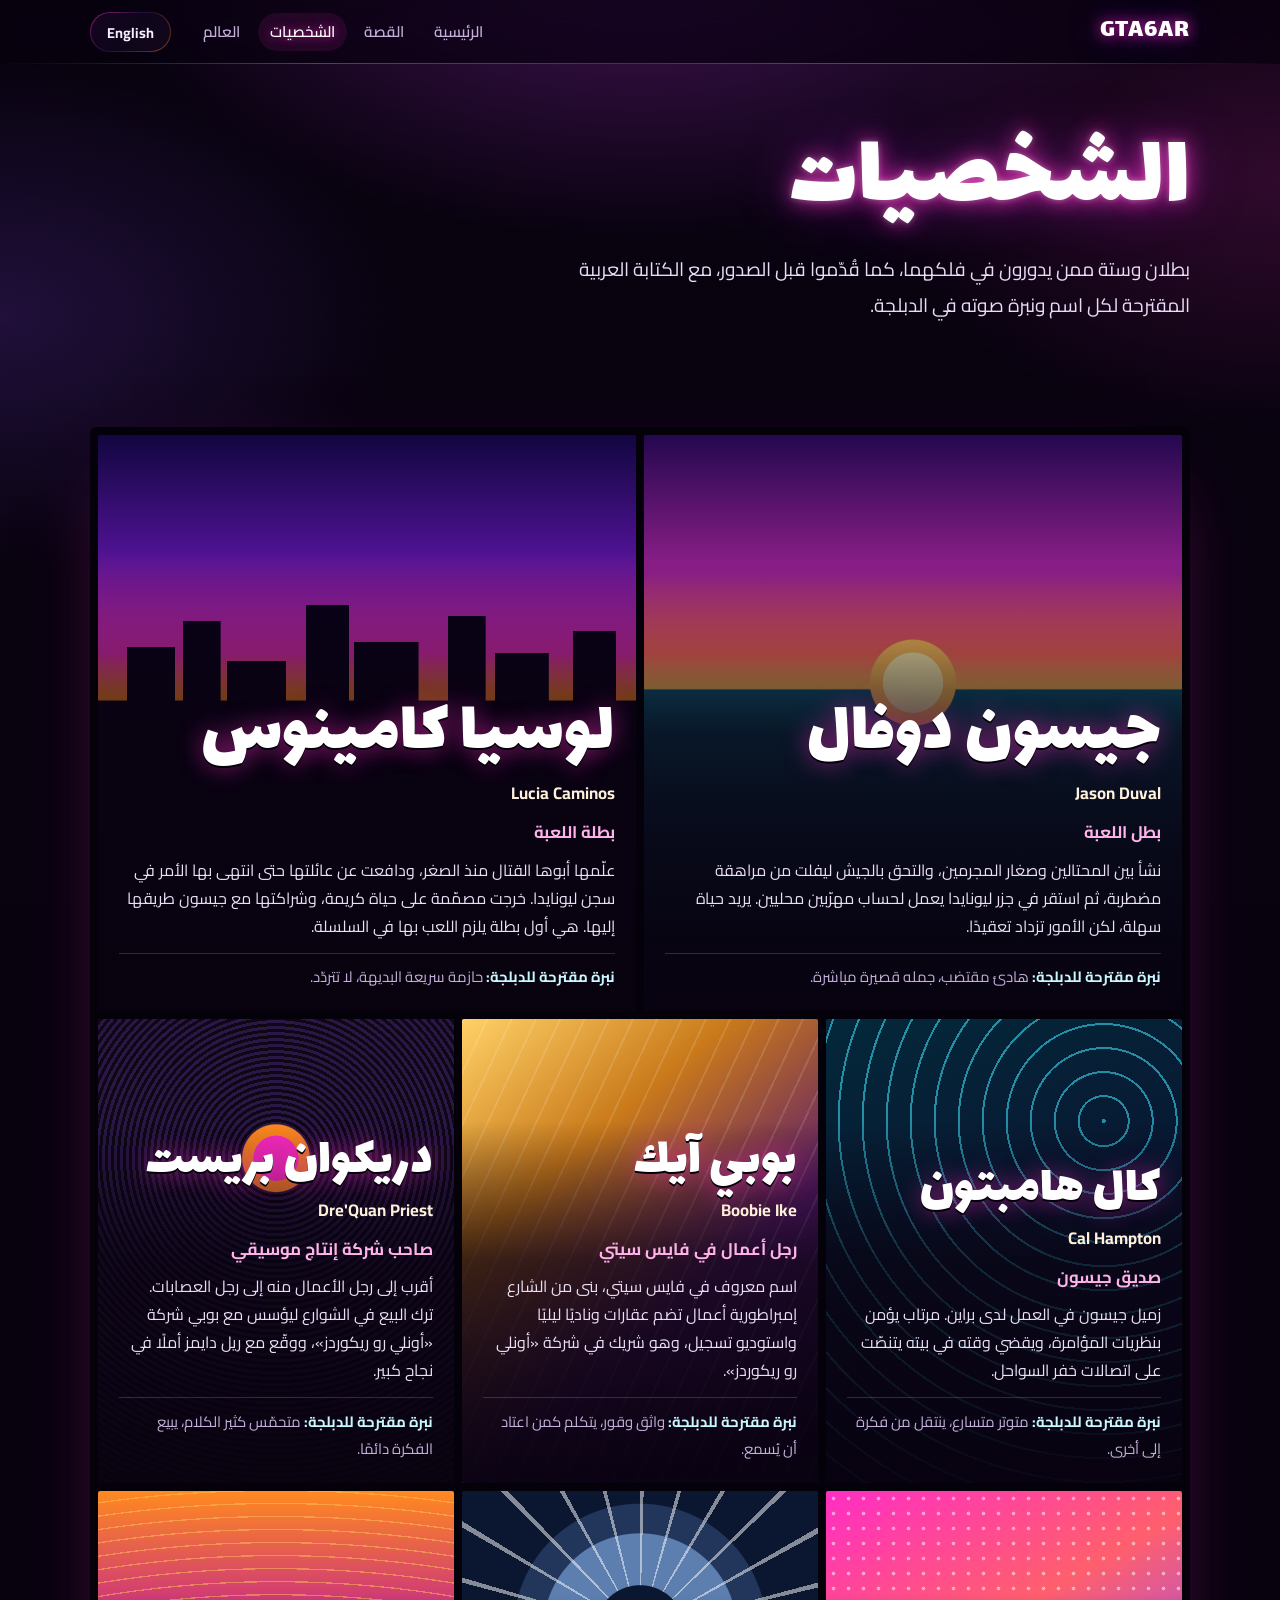
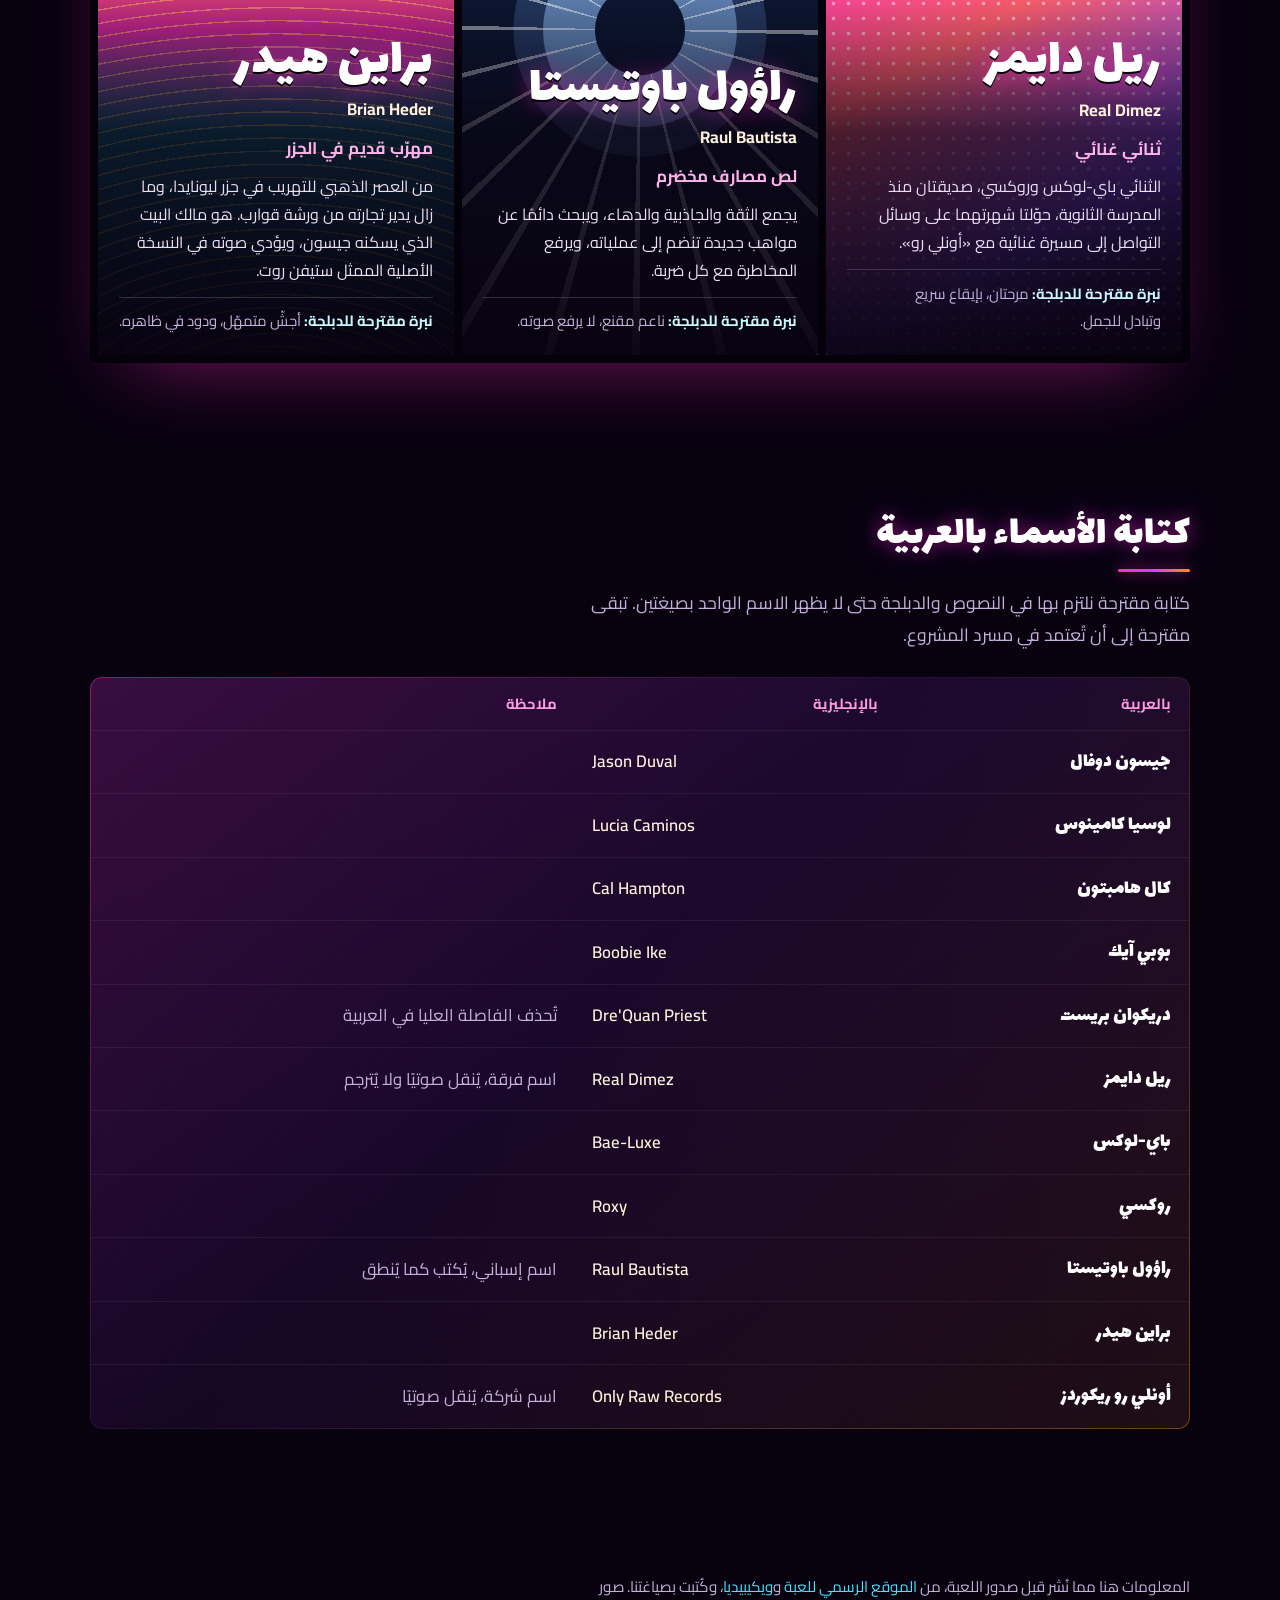
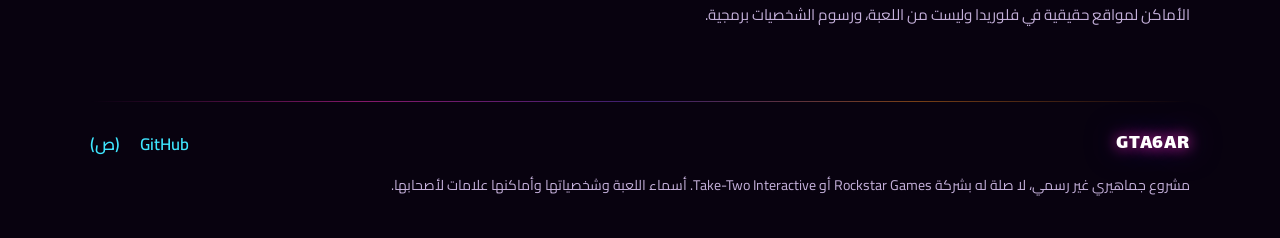
==== docs/characters.html @ 058ce77f "Expand docs site with story, characters and world pages - Split the single page into four bilingual " ====
<!DOCTYPE html>
<html lang="ar" dir="rtl" data-title-ar="الشخصيات — GTA6AR" data-title-en="Characters — GTA6AR">
<head>
  <meta charset="utf-8">
  <meta name="viewport" content="width=device-width, initial-scale=1">
  <meta name="color-scheme" content="dark">
  <meta name="theme-color" content="#08020f">
  <meta name="description" content="شخصيات جراند ثيفت أوتو 6 وكتابة أسمائها بالعربية.">
  <title>الشخصيات — GTA6AR</title>
  <script>try{if(localStorage.getItem("gta6ar-lang")==="en"){document.documentElement.lang="en";document.documentElement.dir="ltr"}}catch(e){}</script>
  <link rel="icon" href="favicon.svg" type="image/svg+xml">
  <link rel="preconnect" href="https://fonts.googleapis.com">
  <link rel="preconnect" href="https://fonts.gstatic.com" crossorigin>
  <link href="https://fonts.googleapis.com/css2?family=Cairo:wght@400;600;700&family=Lalezar&display=swap" rel="stylesheet">
  <link rel="stylesheet" href="styles.css">
</head>
<body>
  <div class="atmosphere" aria-hidden="true">
    <div class="atmosphere-grid"></div>
  </div>

  <header class="nav">
    <div class="container nav-inner">
      <a class="brand" href="index.html">GTA6AR</a>
      <nav class="nav-links" aria-label="Pages">
        <a href="index.html"><span data-l="ar">الرئيسية</span><span data-l="en" lang="en">Home</span></a>
        <a href="story.html"><span data-l="ar">القصة</span><span data-l="en" lang="en">Story</span></a>
        <a href="characters.html" aria-current="page"><span data-l="ar">الشخصيات</span><span data-l="en" lang="en">Characters</span></a>
        <a href="world.html"><span data-l="ar">العالم</span><span data-l="en" lang="en">World</span></a>
      </nav>
      <button type="button" class="lang-toggle" id="lang-toggle" aria-label="Switch to English">English</button>
    </div>
  </header>

  <main id="top">
    <section class="page-head">
      <div class="container">
        <h1 class="page-title" data-l="ar">الشخصيات</h1><h1 class="page-title" data-l="en" lang="en">Characters</h1>
        <p class="page-lead" data-l="ar">بطلان وستة ممن يدورون في فلكهما، كما قُدّموا قبل الصدور، مع الكتابة العربية المقترحة لكل اسم ونبرة صوته في الدبلجة.</p><p class="page-lead" data-l="en" lang="en">Two leads and six people in their orbit, as introduced before launch, with the proposed Arabic spelling of each name and a tone for the dub.</p>
      </div>
    </section>

    <section class="section">
      <div class="container">
        <div class="mosaic">
          <article class="tile t-jason tile-lead" id="jason">
            <h2 class="tile-name" data-l="ar">جيسون دوفال</h2><h2 class="tile-name" data-l="en" lang="en">Jason Duval</h2>
            <p class="tile-latin" data-l="ar" lang="en">Jason Duval</p>
            <p class="tile-role" data-l="ar">بطل اللعبة</p><p class="tile-role" data-l="en" lang="en">Protagonist</p>
            <p class="tile-bio" data-l="ar">نشأ بين المحتالين وصغار المجرمين، والتحق بالجيش ليفلت من مراهقة مضطربة، ثم استقر في جزر ليونايدا يعمل لحساب مهرّبين محليين. يريد حياة سهلة، لكن الأمور تزداد تعقيدًا.</p><p class="tile-bio" data-l="en" lang="en">Grew up around grifters and small-time crooks, joined the Army to get away from a troubled youth, then settled in the Leonida Keys working for local smugglers. He wants an easy life, and it keeps getting harder.</p>
            <p class="tile-voice" data-l="ar"><b>نبرة مقترحة للدبلجة:</b> هادئ مقتضب، جمله قصيرة مباشرة.</p><p class="tile-voice" data-l="en" lang="en"><b>Suggested dubbing tone:</b> Calm and terse; short, direct lines.</p>
          </article>
          <article class="tile t-lucia tile-lead" id="lucia">
            <h2 class="tile-name" data-l="ar">لوسيا كامينوس</h2><h2 class="tile-name" data-l="en" lang="en">Lucia Caminos</h2>
            <p class="tile-latin" data-l="ar" lang="en">Lucia Caminos</p>
            <p class="tile-role" data-l="ar">بطلة اللعبة</p><p class="tile-role" data-l="en" lang="en">Protagonist</p>
            <p class="tile-bio" data-l="ar">علّمها أبوها القتال منذ الصغر، ودافعت عن عائلتها حتى انتهى بها الأمر في سجن ليونايدا. خرجت مصمّمة على حياة كريمة، وشراكتها مع جيسون طريقها إليها. هي أول بطلة يلزم اللعب بها في السلسلة.</p><p class="tile-bio" data-l="en" lang="en">Her father taught her to fight as a child, and standing up for her family landed her in Leonida Penitentiary. She came out set on a better life, and her partnership with Jason is the way there. She is the series' first female lead you must play.</p>
            <p class="tile-voice" data-l="ar"><b>نبرة مقترحة للدبلجة:</b> حازمة سريعة البديهة، لا تتردّد.</p><p class="tile-voice" data-l="en" lang="en"><b>Suggested dubbing tone:</b> Firm and quick-witted; never hesitant.</p>
          </article>
          <article class="tile t-cal" id="cal">
            <h2 class="tile-name" data-l="ar">كال هامبتون</h2><h2 class="tile-name" data-l="en" lang="en">Cal Hampton</h2>
            <p class="tile-latin" data-l="ar" lang="en">Cal Hampton</p>
            <p class="tile-role" data-l="ar">صديق جيسون</p><p class="tile-role" data-l="en" lang="en">Jason's friend</p>
            <p class="tile-bio" data-l="ar">زميل جيسون في العمل لدى براين. مرتاب يؤمن بنظريات المؤامرة، ويقضي وقته في بيته يتنصّت على اتصالات خفر السواحل.</p><p class="tile-bio" data-l="en" lang="en">Works alongside Jason for Brian. Paranoid and fond of conspiracy theories, he spends his time at home listening in on Coast Guard radio.</p>
            <p class="tile-voice" data-l="ar"><b>نبرة مقترحة للدبلجة:</b> متوتر متسارع، ينتقل من فكرة إلى أخرى.</p><p class="tile-voice" data-l="en" lang="en"><b>Suggested dubbing tone:</b> Jittery and fast, jumping between ideas.</p>
          </article>
          <article class="tile t-boobie" id="boobie">
            <h2 class="tile-name" data-l="ar">بوبي آيك</h2><h2 class="tile-name" data-l="en" lang="en">Boobie Ike</h2>
            <p class="tile-latin" data-l="ar" lang="en">Boobie Ike</p>
            <p class="tile-role" data-l="ar">رجل أعمال في فايس سيتي</p><p class="tile-role" data-l="en" lang="en">Vice City businessman</p>
            <p class="tile-bio" data-l="ar">اسم معروف في فايس سيتي، بنى من الشارع إمبراطورية أعمال تضم عقارات وناديًا ليليًا واستوديو تسجيل، وهو شريك في شركة «أونلي رو ريكوردز».</p><p class="tile-bio" data-l="en" lang="en">A known name in Vice City who turned street money into a business empire of property, a club and a recording studio, and a partner in Only Raw Records.</p>
            <p class="tile-voice" data-l="ar"><b>نبرة مقترحة للدبلجة:</b> واثق وقور، يتكلم كمن اعتاد أن يُسمع.</p><p class="tile-voice" data-l="en" lang="en"><b>Suggested dubbing tone:</b> Assured and weighty; used to being listened to.</p>
          </article>
          <article class="tile t-drequan" id="drequan">
            <h2 class="tile-name" data-l="ar">دريكوان بريست</h2><h2 class="tile-name" data-l="en" lang="en">Dre'Quan Priest</h2>
            <p class="tile-latin" data-l="ar" lang="en">Dre'Quan Priest</p>
            <p class="tile-role" data-l="ar">صاحب شركة إنتاج موسيقي</p><p class="tile-role" data-l="en" lang="en">Record label owner</p>
            <p class="tile-bio" data-l="ar">أقرب إلى رجل الأعمال منه إلى رجل العصابات. ترك البيع في الشوارع ليؤسس مع بوبي شركة «أونلي رو ريكوردز»، ووقّع مع ريل دايمز أملًا في نجاح كبير.</p><p class="tile-bio" data-l="en" lang="en">More hustler than gangster. He left street dealing to start Only Raw Records with Boobie, and signed Real Dimez hoping for a breakout.</p>
            <p class="tile-voice" data-l="ar"><b>نبرة مقترحة للدبلجة:</b> متحمّس كثير الكلام، يبيع الفكرة دائمًا.</p><p class="tile-voice" data-l="en" lang="en"><b>Suggested dubbing tone:</b> Eager and talkative; always selling.</p>
          </article>
          <article class="tile t-dimez" id="dimez">
            <h2 class="tile-name" data-l="ar">ريل دايمز</h2><h2 class="tile-name" data-l="en" lang="en">Real Dimez</h2>
            <p class="tile-latin" data-l="ar" lang="en">Real Dimez</p>
            <p class="tile-role" data-l="ar">ثنائي غنائي</p><p class="tile-role" data-l="en" lang="en">Music duo</p>
            <p class="tile-bio" data-l="ar">الثنائي باي-لوكس وروكسي، صديقتان منذ المدرسة الثانوية، حوّلتا شهرتهما على وسائل التواصل إلى مسيرة غنائية مع «أونلي رو».</p><p class="tile-bio" data-l="en" lang="en">Bae-Luxe and Roxy, friends since high school, who turned social-media fame into a music career with Only Raw.</p>
            <p class="tile-voice" data-l="ar"><b>نبرة مقترحة للدبلجة:</b> مرحتان، بإيقاع سريع وتبادل للجمل.</p><p class="tile-voice" data-l="en" lang="en"><b>Suggested dubbing tone:</b> Playful, fast, finishing each other's lines.</p>
          </article>
          <article class="tile t-raul" id="raul">
            <h2 class="tile-name" data-l="ar">راؤول باوتيستا</h2><h2 class="tile-name" data-l="en" lang="en">Raul Bautista</h2>
            <p class="tile-latin" data-l="ar" lang="en">Raul Bautista</p>
            <p class="tile-role" data-l="ar">لص مصارف مخضرم</p><p class="tile-role" data-l="en" lang="en">Veteran bank robber</p>
            <p class="tile-bio" data-l="ar">يجمع الثقة والجاذبية والدهاء، ويبحث دائمًا عن مواهب جديدة تنضم إلى عملياته، ويرفع المخاطرة مع كل ضربة.</p><p class="tile-bio" data-l="en" lang="en">Confident, charming and cunning. He is always scouting new talent for his crew, and raises the stakes with every job.</p>
            <p class="tile-voice" data-l="ar"><b>نبرة مقترحة للدبلجة:</b> ناعم مقنع، لا يرفع صوته.</p><p class="tile-voice" data-l="en" lang="en"><b>Suggested dubbing tone:</b> Smooth and persuasive; never raises his voice.</p>
          </article>
          <article class="tile t-brian" id="brian">
            <h2 class="tile-name" data-l="ar">براين هيدر</h2><h2 class="tile-name" data-l="en" lang="en">Brian Heder</h2>
            <p class="tile-latin" data-l="ar" lang="en">Brian Heder</p>
            <p class="tile-role" data-l="ar">مهرّب قديم في الجزر</p><p class="tile-role" data-l="en" lang="en">Old-school Keys smuggler</p>
            <p class="tile-bio" data-l="ar">من العصر الذهبي للتهريب في جزر ليونايدا، وما زال يدير تجارته من ورشة قوارب. هو مالك البيت الذي يسكنه جيسون، ويؤدي صوته في النسخة الأصلية الممثل ستيفن روت.</p><p class="tile-bio" data-l="en" lang="en">A relic of the Keys' golden age of smuggling who still runs product through his boat yard. He is Jason's landlord, voiced in the original by Stephen Root.</p>
            <p class="tile-voice" data-l="ar"><b>نبرة مقترحة للدبلجة:</b> أجشّ متمهّل، ودود في ظاهره.</p><p class="tile-voice" data-l="en" lang="en"><b>Suggested dubbing tone:</b> Gravelly and unhurried; friendly on the surface.</p>
          </article>
        </div>
      </div>
    </section>

    <section class="section" id="names">
      <div class="container">
        <div class="section-head">
          <h2 data-l="ar">كتابة الأسماء بالعربية</h2><h2 data-l="en" lang="en">Writing the names in Arabic</h2>
          <p class="lead" data-l="ar">كتابة مقترحة نلتزم بها في النصوص والدبلجة حتى لا يظهر الاسم الواحد بصيغتين. تبقى مقترحة إلى أن تُعتمد في مسرد المشروع.</p><p class="lead" data-l="en" lang="en">A proposed spelling to use across text and dubbing, so no name appears two ways. It stays a proposal until adopted in the project glossary.</p>
        </div>
        <div class="table-wrap">
          <table class="names">
            <thead>
              <tr><th scope="col" data-l="ar">بالعربية</th><th scope="col" data-l="en" lang="en">Arabic</th><th scope="col" data-l="ar">بالإنجليزية</th><th scope="col" data-l="en" lang="en">English</th><th scope="col" data-l="ar">ملاحظة</th><th scope="col" data-l="en" lang="en">Note</th></tr>
            </thead>
            <tbody>
              <tr><td>جيسون دوفال</td><td class="latin" lang="en">Jason Duval</td><td></td></tr>
              <tr><td>لوسيا كامينوس</td><td class="latin" lang="en">Lucia Caminos</td><td></td></tr>
              <tr><td>كال هامبتون</td><td class="latin" lang="en">Cal Hampton</td><td></td></tr>
              <tr><td>بوبي آيك</td><td class="latin" lang="en">Boobie Ike</td><td></td></tr>
              <tr><td>دريكوان بريست</td><td class="latin" lang="en">Dre'Quan Priest</td><td><span data-l="ar">تُحذف الفاصلة العليا في العربية</span><span data-l="en" lang="en">The apostrophe is dropped in Arabic</span></td></tr>
              <tr><td>ريل دايمز</td><td class="latin" lang="en">Real Dimez</td><td><span data-l="ar">اسم فرقة، يُنقل صوتيًا ولا يُترجم</span><span data-l="en" lang="en">A group name: transliterated, not translated</span></td></tr>
              <tr><td>باي-لوكس</td><td class="latin" lang="en">Bae-Luxe</td><td></td></tr>
              <tr><td>روكسي</td><td class="latin" lang="en">Roxy</td><td></td></tr>
              <tr><td>راؤول باوتيستا</td><td class="latin" lang="en">Raul Bautista</td><td><span data-l="ar">اسم إسباني، يُكتب كما يُنطق</span><span data-l="en" lang="en">Spanish name, written as pronounced</span></td></tr>
              <tr><td>براين هيدر</td><td class="latin" lang="en">Brian Heder</td><td></td></tr>
              <tr><td>أونلي رو ريكوردز</td><td class="latin" lang="en">Only Raw Records</td><td><span data-l="ar">اسم شركة، يُنقل صوتيًا</span><span data-l="en" lang="en">A company name: transliterated</span></td></tr>
            </tbody>
          </table>
        </div>
      </div>
    </section>

    <section class="section">
      <div class="container">
        <p class="sources" data-l="ar">المعلومات هنا مما نُشر قبل صدور اللعبة، من <a href="https://www.rockstargames.com/VI">الموقع الرسمي للعبة</a> و<a href="https://en.wikipedia.org/wiki/Grand_Theft_Auto_VI">ويكيبيديا</a>، وكُتبت بصياغتنا. صور الأماكن لمواقع حقيقية في فلوريدا وليست من اللعبة، ورسوم الشخصيات برمجية.</p><p class="sources" data-l="en" lang="en">Everything here was published before launch, on the <a href="https://www.rockstargames.com/VI">official game site</a> and <a href="https://en.wikipedia.org/wiki/Grand_Theft_Auto_VI">Wikipedia</a>, and is written in our own words. Place photos show real Florida locations, not the game, and the character art is drawn in code.</p>
      </div>
    </section>
  </main>

  <footer class="footer">
    <div class="container footer-inner">
      <span class="brand brand-small">GTA6AR</span>
      <nav class="footer-links" aria-label="Links">
        <a href="https://github.com/DiNaSoR/GTA6AR">GitHub</a>
        <a href="https://x.com/sbalhatlani">(ص)</a>
      </nav>
      <p class="footer-note" data-l="ar">مشروع جماهيري غير رسمي، لا صلة له بشركة Rockstar Games أو Take-Two Interactive. أسماء اللعبة وشخصياتها وأماكنها علامات لأصحابها.</p><p class="footer-note" data-l="en" lang="en">An unofficial fan project, not affiliated with Rockstar Games or Take-Two Interactive. Game, character and place names belong to their owners.</p>
    </div>
  </footer>

  <script src="app.js" defer></script>
</body>
</html>
---- docs/styles.css ----
/* GTA6AR — neon synthwave, Arabic-first */
:root {
  --bg: #08020f;
  --pink: #ff2ec4;
  --magenta: #d63cff;
  --purple: #8b4dff;
  --orange: #ff8a1f;
  --cyan: #3fe6ff;
  --text: #f7efff;
  --muted: #c4b0da;
  --faint: rgba(255, 255, 255, 0.06);
  --heading: "Lalezar", "Cairo", Tahoma, sans-serif;
  --body: "Cairo", Tahoma, "Segoe UI", sans-serif;

  /* Every block on the page shares this one content width and gutter. */
  --container: 1100px;
  --gutter: clamp(1rem, 4vw, 2rem);

  --radius: 20px;
  --neon: linear-gradient(90deg, var(--pink), var(--magenta) 45%, var(--orange));
  --edge: linear-gradient(135deg, rgba(255, 46, 196, 0.55), rgba(139, 77, 255, 0.18) 45%, rgba(255, 138, 31, 0.45));
  --glass: linear-gradient(160deg, rgba(34, 10, 52, 0.78), rgba(12, 3, 22, 0.82));
}

*, *::before, *::after { box-sizing: border-box; }

html {
  scroll-behavior: smooth;
  scroll-padding-top: 5rem;
  color-scheme: dark;
  background: var(--bg);
}

body {
  margin: 0;
  min-height: 100vh;
  font-family: var(--body);
  font-size: 1.05rem;
  line-height: 1.85;
  color: var(--text);
  background: transparent;
  overflow-x: hidden;
  -webkit-font-smoothing: antialiased;
}

::selection { background: rgba(255, 46, 196, 0.45); color: #fff; }

.container {
  width: 100%;
  max-width: calc(var(--container) + 2 * var(--gutter));
  margin-inline: auto;
  padding-inline: var(--gutter);
}

/* ---------- Atmosphere ---------- */

.atmosphere {
  pointer-events: none;
  position: fixed;
  inset: 0;
  z-index: -1;
  overflow: hidden;
  background:
    radial-gradient(60% 45% at 50% -5%, rgba(214, 60, 255, 0.28), transparent 70%),
    radial-gradient(45% 40% at 100% 20%, rgba(255, 46, 196, 0.16), transparent 70%),
    radial-gradient(45% 40% at 0% 35%, rgba(139, 77, 255, 0.18), transparent 70%),
    radial-gradient(70% 45% at 50% 115%, rgba(255, 138, 31, 0.16), transparent 70%),
    var(--bg);
}

.atmosphere::after {
  content: "";
  position: absolute;
  inset: 0;
  background: repeating-linear-gradient(0deg, rgba(255, 255, 255, 0.018) 0 1px, transparent 1px 3px);
  mix-blend-mode: overlay;
}

.atmosphere-grid {
  position: absolute;
  inset-inline: -50%;
  bottom: -10vh;
  height: 55vh;
  background-image:
    linear-gradient(rgba(255, 46, 196, 0.5) 1px, transparent 1px),
    linear-gradient(90deg, rgba(139, 77, 255, 0.45) 1px, transparent 1px);
  background-size: 64px 64px;
  transform: perspective(420px) rotateX(62deg);
  transform-origin: 50% 100%;
  -webkit-mask-image: linear-gradient(to top, rgba(0, 0, 0, 0.6), transparent 75%);
  mask-image: linear-gradient(to top, rgba(0, 0, 0, 0.6), transparent 75%);
  opacity: 0.32;
}

/* ---------- Links & buttons ---------- */

a {
  color: var(--cyan);
  text-decoration: none;
  transition: color 0.2s ease, text-shadow 0.2s ease;
}
a:hover { color: #fff; text-shadow: 0 0 12px var(--cyan); }

:focus-visible {
  outline: 2px solid var(--cyan);
  outline-offset: 3px;
  border-radius: 6px;
}

.actions {
  display: flex;
  flex-wrap: wrap;
  justify-content: center;
  gap: 0.8rem;
  margin-top: 1.6rem;
}
.actions-start { justify-content: flex-start; }

.btn {
  display: inline-flex;
  align-items: center;
  padding: 0.6rem 1.4rem;
  border-radius: 999px;
  font-weight: 700;
  border: 1px solid transparent;
  transition: transform 0.2s ease, box-shadow 0.2s ease, filter 0.2s ease;
}
.btn:hover { transform: translateY(-2px); text-shadow: none; }
.btn-primary {
  color: #18020f;
  background: var(--neon);
  box-shadow: 0 0 24px rgba(255, 46, 196, 0.45), 0 0 48px rgba(255, 138, 31, 0.18);
}
.btn-primary:hover {
  color: #18020f;
  filter: brightness(1.08);
  box-shadow: 0 0 30px rgba(255, 46, 196, 0.65), 0 0 60px rgba(255, 138, 31, 0.3);
}
.btn-ghost {
  color: var(--text);
  background:
    linear-gradient(rgba(14, 4, 26, 0.9), rgba(14, 4, 26, 0.9)) padding-box,
    var(--edge) border-box;
}
.btn-ghost:hover { color: #fff; box-shadow: 0 0 22px rgba(139, 77, 255, 0.4); }

/* ---------- Navigation ---------- */

.nav {
  position: sticky;
  top: 0;
  z-index: 20;
  background: rgba(8, 2, 15, 0.72);
  -webkit-backdrop-filter: blur(16px) saturate(1.3);
  backdrop-filter: blur(16px) saturate(1.3);
}
.nav::after {
  content: "";
  position: absolute;
  inset-inline: 0;
  bottom: 0;
  height: 1px;
  background: linear-gradient(90deg, transparent, rgba(255, 46, 196, 0.55), rgba(139, 77, 255, 0.45), rgba(255, 138, 31, 0.5), transparent);
}

.nav-inner {
  display: flex;
  align-items: center;
  gap: 1.25rem;
  min-height: 4rem;
}

.brand {
  font-family: var(--heading);
  font-size: 1.6rem;
  line-height: 1;
  letter-spacing: 0.04em;
  color: #fff;
  text-shadow: 0 0 14px rgba(255, 46, 196, 0.85), 0 0 32px rgba(139, 77, 255, 0.5);
  margin-inline-end: auto;
}
.brand:hover { color: #fff; text-shadow: 0 0 18px var(--pink), 0 0 40px var(--purple); }

.nav-links {
  display: flex;
  gap: 0.35rem;
}
.nav-links a {
  position: relative;
  padding: 0.3rem 0.75rem;
  border-radius: 999px;
  color: var(--muted);
  font-weight: 600;
  font-size: 0.95rem;
  white-space: nowrap;
}
.nav-links a:hover,
.nav-links a.is-active {
  color: #fff;
  text-shadow: 0 0 10px rgba(255, 46, 196, 0.8);
  background: rgba(255, 46, 196, 0.1);
}

.lang-toggle {
  flex: none;
  font-family: var(--body);
  font-size: 0.9rem;
  font-weight: 700;
  color: var(--text);
  padding: 0.35rem 1rem;
  border-radius: 999px;
  border: 1px solid transparent;
  background:
    linear-gradient(rgba(14, 4, 26, 0.95), rgba(14, 4, 26, 0.95)) padding-box,
    var(--edge) border-box;
  cursor: pointer;
  transition: box-shadow 0.2s ease;
}
.lang-toggle:hover { box-shadow: 0 0 18px rgba(255, 46, 196, 0.45); }

/* ---------- Hero ---------- */

.hero {
  padding-block: clamp(1.5rem, 4vw, 3rem) clamp(2.5rem, 6vw, 4.5rem);
}

.hero-art {
  position: relative;
  margin: 0;
  isolation: isolate;
  aspect-ratio: 2172 / 724;
}

/* Ambient glow: a blurred copy of the artwork so the halo matches its own palette. */
.hero-art::before {
  content: "";
  position: absolute;
  inset: 4% 2%;
  z-index: -1;
  background: url("assets/header.png") center / cover no-repeat;
  filter: blur(46px) saturate(1.7) brightness(1.1);
  opacity: 0.75;
  -webkit-mask-image: radial-gradient(closest-side, #000 40%, transparent);
  mask-image: radial-gradient(closest-side, #000 40%, transparent);
}

.hero-art img {
  display: block;
  width: 100%;
  height: auto;
  mix-blend-mode: screen;
  -webkit-mask-image:
    linear-gradient(90deg, transparent, #000 9%, #000 91%, transparent),
    linear-gradient(180deg, transparent, #000 10%, #000 84%, transparent);
  -webkit-mask-composite: source-in;
  mask-image:
    linear-gradient(90deg, transparent, #000 9%, #000 91%, transparent),
    linear-gradient(180deg, transparent, #000 10%, #000 84%, transparent);
  mask-composite: intersect;
}

.hero-copy {
  position: relative;
  margin-top: 0.75rem;
  text-align: center;
}

.eyebrow {
  display: inline-block;
  margin: 0;
  padding: 0.2rem 0.9rem;
  border-radius: 999px;
  font-size: 0.9rem;
  font-weight: 700;
  color: #ffd6f3;
  background: rgba(255, 46, 196, 0.12);
  box-shadow: inset 0 0 0 1px rgba(255, 46, 196, 0.35), 0 0 18px rgba(255, 46, 196, 0.2);
}

.hero-title {
  margin: 0.6rem 0 0.5rem;
  font-family: var(--heading);
  font-size: clamp(2.2rem, 6vw, 4.4rem);
  font-weight: 400;
  line-height: 1.25;
  color: #fff;
  text-shadow:
    0 0 6px rgba(255, 255, 255, 0.35),
    0 0 18px rgba(255, 46, 196, 0.85),
    0 0 44px rgba(214, 60, 255, 0.55),
    0 0 80px rgba(255, 138, 31, 0.25);
}

.hero-pitch {
  max-width: 44rem;
  margin: 0 auto;
  color: var(--muted);
  font-size: 1.15rem;
}

.hero-meta {
  margin: 0.9rem 0 0;
  color: #ead9ff;
  font-weight: 600;
  font-size: 0.98rem;
}

/* ---------- Sections ---------- */

.section {
  padding-block: clamp(2.5rem, 6vw, 4.5rem);
}

.section-head {
  margin-bottom: 1.6rem;
}

h2 {
  position: relative;
  margin: 0;
  padding-bottom: 0.55rem;
  font-family: var(--heading);
  font-size: clamp(1.9rem, 4vw, 2.7rem);
  font-weight: 400;
  line-height: 1.3;
  color: #fff;
  text-shadow: 0 0 18px rgba(255, 46, 196, 0.5), 0 0 40px rgba(139, 77, 255, 0.3);
}
h2::after {
  content: "";
  position: absolute;
  inset-inline-start: 0;
  bottom: 0;
  width: 72px;
  height: 3px;
  border-radius: 3px;
  background: var(--neon);
  box-shadow: 0 0 14px rgba(255, 46, 196, 0.8);
}

.lead {
  max-width: 62ch;
  margin: 0.9rem 0 0;
  color: var(--muted);
  font-size: 1.1rem;
}

.panel {
  position: relative;
  border: 1px solid transparent;
  border-radius: var(--radius);
  padding: clamp(1.25rem, 3vw, 2rem);
  background: var(--glass) padding-box, var(--edge) border-box;
  box-shadow: 0 20px 60px -30px rgba(255, 46, 196, 0.45), 0 0 0 1px rgba(255, 255, 255, 0.02) inset;
}
.panel-glow::before {
  content: "";
  position: absolute;
  inset-block-start: -1px;
  inset-inline: 12%;
  height: 1px;
  background: linear-gradient(90deg, transparent, rgba(255, 255, 255, 0.85), transparent);
  filter: drop-shadow(0 0 6px var(--pink));
}
.panel-quiet {
  background:
    linear-gradient(160deg, rgba(20, 6, 34, 0.7), rgba(10, 3, 18, 0.75)) padding-box,
    linear-gradient(135deg, rgba(255, 46, 196, 0.3), rgba(139, 77, 255, 0.12), rgba(255, 138, 31, 0.25)) border-box;
  box-shadow: none;
}

.panel-text {
  margin: 0;
  font-size: 1.12rem;
  color: #e9dcf7;
}
.panel-quiet .panel-text { color: var(--muted); font-size: 1.02rem; }

/* ---------- Progress ---------- */

.progress-panel { display: grid; gap: 1.5rem; }

.overall {
  display: grid;
  grid-template-columns: auto auto 1fr;
  align-items: center;
  gap: 0.6rem 1.1rem;
  padding-bottom: 1.4rem;
  border-bottom: 1px solid var(--faint);
}
.overall-label { font-weight: 700; color: var(--muted); }
.overall-value {
  font-family: var(--heading);
  font-weight: 400;
  font-size: 2.6rem;
  line-height: 1;
  min-width: 4.5ch;
  font-variant-numeric: tabular-nums;
  color: #fff;
  text-shadow: 0 0 14px var(--pink), 0 0 32px rgba(255, 138, 31, 0.5);
}

.progress-list {
  display: grid;
  gap: 1rem;
}

.progress-row {
  display: grid;
  grid-template-columns: 8rem 1fr 3.5rem;
  gap: 1.1rem;
  align-items: center;
}
.progress-row .label { font-weight: 700; }

.bar-track {
  position: relative;
  height: 12px;
  border-radius: 999px;
  background: rgba(255, 255, 255, 0.05);
  box-shadow: inset 0 0 0 1px rgba(255, 46, 196, 0.22), inset 0 0 14px rgba(139, 77, 255, 0.25);
  overflow: hidden;
}
.overall-track { height: 16px; }

.bar-track::before {
  content: "";
  position: absolute;
  inset-inline-start: 2px;
  top: 50%;
  width: 8px;
  height: 8px;
  margin-top: -4px;
  border-radius: 50%;
  background: var(--pink);
  box-shadow: 0 0 10px var(--pink);
  z-index: 1;
}

.bar-fill {
  height: 100%;
  width: 0;
  border-radius: inherit;
  background: linear-gradient(270deg, var(--pink), var(--magenta) 45%, var(--orange));
  box-shadow: 0 0 18px rgba(255, 46, 196, 0.8);
  transition: width 1.25s cubic-bezier(0.22, 1, 0.36, 1);
}
html[dir="ltr"] .bar-fill { background: var(--neon); }

.pct {
  font-variant-numeric: tabular-nums;
  font-weight: 700;
  color: #fff;
  text-align: end;
}

.panel-links {
  margin: 0;
  display: flex;
  gap: 0.6rem;
  color: var(--muted);
  font-weight: 600;
}

/* ---------- Roadmap ---------- */

.timeline {
  position: relative;
  list-style: none;
  margin: 0;
  padding: 0;
  display: grid;
  gap: 0.9rem;
  counter-reset: ms;
}
.timeline::before {
  content: "";
  position: absolute;
  inset-inline-start: 1.35rem;
  top: 1.5rem;
  bottom: 1.5rem;
  width: 2px;
  background: linear-gradient(180deg, var(--pink), var(--purple) 55%, var(--orange));
  box-shadow: 0 0 12px rgba(255, 46, 196, 0.6);
  opacity: 0.75;
}

.timeline li {
  position: relative;
  display: grid;
  grid-template-columns: 2.7rem 1fr auto;
  align-items: center;
  gap: 1.2rem;
  counter-increment: ms;
}

.timeline .node {
  position: relative;
  z-index: 1;
  display: grid;
  place-items: center;
  width: 2.7rem;
  height: 2.7rem;
  border-radius: 50%;
  font-family: var(--heading);
  font-size: 1.15rem;
  color: #fff;
  background: radial-gradient(circle at 35% 30%, #3a1257, #12041f 70%);
  box-shadow: 0 0 0 2px rgba(255, 46, 196, 0.75), 0 0 18px rgba(255, 46, 196, 0.55);
}
.timeline .node::before { content: counter(ms); }

.timeline .ms-card {
  grid-column: 2 / 4;
  display: grid;
  grid-template-columns: 1fr auto;
  align-items: center;
  gap: 0.2rem 1.5rem;
  padding: 0.95rem 1.4rem;
  border: 1px solid transparent;
  border-radius: 16px;
  background: var(--glass) padding-box, var(--edge) border-box;
  transition: transform 0.2s ease, box-shadow 0.2s ease;
}
.timeline li:hover .ms-card {
  transform: translateX(0) translateY(-2px);
  box-shadow: 0 0 28px rgba(255, 46, 196, 0.28);
}

.timeline a {
  color: #fff;
  font-weight: 700;
  font-size: 1.08rem;
}
.timeline a:hover { color: #fff; text-shadow: 0 0 12px var(--pink); }
.timeline .sub {
  grid-column: 1;
  color: var(--muted);
  font-size: 0.92rem;
}
.timeline .when {
  grid-column: 2;
  grid-row: 1 / 3;
  padding: 0.25rem 0.85rem;
  border-radius: 999px;
  color: #ffd2a8;
  font-weight: 700;
  font-size: 0.92rem;
  white-space: nowrap;
  background: rgba(255, 138, 31, 0.1);
  box-shadow: inset 0 0 0 1px rgba(255, 138, 31, 0.4);
}

/* ---------- Cards ---------- */

.cards {
  display: grid;
  grid-template-columns: repeat(3, minmax(0, 1fr));
  gap: 1.1rem;
}

.card {
  position: relative;
  overflow: hidden;
  border: 1px solid transparent;
  border-radius: var(--radius);
  padding: 1.4rem 1.5rem;
  background: var(--glass) padding-box, var(--edge) border-box;
  transition: transform 0.2s ease, box-shadow 0.2s ease;
}
.card::after {
  content: "";
  position: absolute;
  inset-inline-end: -30%;
  top: -60%;
  width: 70%;
  height: 120%;
  background: radial-gradient(closest-side, rgba(255, 46, 196, 0.18), transparent);
  pointer-events: none;
}
.card:hover {
  transform: translateY(-3px);
  box-shadow: 0 18px 40px -20px rgba(255, 46, 196, 0.6), 0 0 26px rgba(139, 77, 255, 0.25);
}
.card h3 {
  margin: 0.2rem 0 0.35rem;
  font-family: var(--heading);
  font-size: 1.6rem;
  font-weight: 400;
  line-height: 1.35;
  color: #fff;
}
.card p { margin: 0; color: var(--muted); }
.card .card-kicker {
  font-size: 0.88rem;
  font-weight: 700;
  color: #ff9be3;
}
.card-index {
  display: block;
  font-family: var(--heading);
  font-size: 2rem;
  line-height: 1;
  background: var(--neon);
  -webkit-background-clip: text;
  background-clip: text;
  color: transparent;
  filter: drop-shadow(0 0 10px rgba(255, 46, 196, 0.45));
}

/* ---------- Footer ---------- */

.footer {
  padding-block: 0 2.5rem;
  color: var(--muted);
}
.footer-inner {
  display: flex;
  align-items: center;
  justify-content: space-between;
  flex-wrap: wrap;
  gap: 0.75rem 1.5rem;
  padding-top: 1.75rem;
  background: linear-gradient(90deg, transparent, rgba(255, 46, 196, 0.5), rgba(139, 77, 255, 0.4), rgba(255, 138, 31, 0.45), transparent) top / calc(100% - 2 * var(--gutter)) 1px no-repeat;
}
.brand-small { font-size: 1.3rem; margin: 0; }
.footer-links { display: flex; gap: 1.25rem; font-weight: 600; }

/* ---------- Responsive ---------- */

@media (max-width: 860px) {
  .cards { grid-template-columns: 1fr; }
}

@media (max-width: 720px) {
  body { font-size: 1rem; }
  .nav-inner {
    flex-wrap: wrap;
    gap: 0.4rem 0.75rem;
    padding-block: 0.6rem 0.4rem;
  }
  .nav-links {
    order: 3;
    width: calc(100% + 2 * var(--gutter));
    margin-inline: calc(-1 * var(--gutter));
    padding-inline: var(--gutter);
    overflow-x: auto;
    scrollbar-width: none;
  }
  .nav-links::-webkit-scrollbar { display: none; }
  .nav-links a { padding-inline: 0.6rem; }
  .hero-art img {
    -webkit-mask-image:
      linear-gradient(90deg, transparent, #000 6%, #000 94%, transparent),
      linear-gradient(180deg, transparent, #000 7%, #000 86%, transparent);
    mask-image:
      linear-gradient(90deg, transparent, #000 6%, #000 94%, transparent),
      linear-gradient(180deg, transparent, #000 7%, #000 86%, transparent);
  }
  .hero-copy { margin-top: 0.25rem; }
  .overall { grid-template-columns: auto 1fr; }
  .overall-track { grid-column: 1 / -1; }
  .overall-value { text-align: end; }
  .progress-row {
    grid-template-columns: 1fr auto;
    gap: 0.35rem 0.9rem;
  }
  .progress-row .bar-track { grid-column: 1 / -1; grid-row: 2; }
  .timeline li { gap: 0.8rem; grid-template-columns: 2.3rem 1fr; }
  .timeline::before { inset-inline-start: 1.15rem; }
  .timeline .node { width: 2.3rem; height: 2.3rem; font-size: 1rem; }
  .timeline .ms-card {
    grid-column: 2;
    grid-template-columns: 1fr;
    padding: 0.85rem 1.1rem;
  }
  .timeline .when {
    grid-column: 1;
    grid-row: 1;
    justify-self: start;
    margin-bottom: 0.25rem;
    font-size: 0.85rem;
  }
  .footer-inner { justify-content: center; }
}

@media (prefers-reduced-motion: reduce) {
  html { scroll-behavior: auto; }
  .bar-fill, .card, .btn, .timeline .ms-card { transition: none; }
}

/* =====================================================================
   Site upgrade: language switch, page heads, story, characters, world
   ===================================================================== */

/* ---------- Language: both languages live in the markup ---------- */

html[lang="ar"] [data-l="en"],
html[lang="en"] [data-l="ar"] { display: none !important; }

:root {
  --sand: #fff1dc;
  --ink: #05010a;
  --frame: 8px;
}

.nav-links a[aria-current="page"] {
  color: #fff;
  text-shadow: 0 0 10px rgba(255, 46, 196, 0.8);
  background: rgba(255, 46, 196, 0.1);
}

h3 { font-weight: 400; }
p { text-wrap: pretty; }

/* ---------- Countdown (home hero) ---------- */

.countdown {
  display: inline-grid;
  grid-auto-flow: column;
  gap: clamp(0.5rem, 2vw, 1.1rem);
  margin: 1.4rem auto 0;
  direction: ltr;
}
.countdown-cell {
  min-width: clamp(4rem, 12vw, 6.2rem);
  padding: 0.6rem 0.4rem 0.5rem;
  border: 1px solid transparent;
  border-radius: 14px;
  background: var(--glass) padding-box, var(--edge) border-box;
}
.countdown-cell strong {
  display: block;
  font-family: var(--heading);
  font-weight: 400;
  font-size: clamp(2rem, 6vw, 3.4rem);
  line-height: 1.1;
  font-variant-numeric: tabular-nums;
  color: #fff;
  text-shadow: 0 0 14px var(--pink), 0 0 34px rgba(255, 138, 31, 0.45);
}
.countdown-cell span { color: var(--muted); font-size: 0.9rem; font-weight: 600; }
.countdown-note { margin: 0.7rem 0 0; color: #ead9ff; font-weight: 600; }
.countdown[hidden] { display: none; }

/* ---------- Page head (inner pages) ---------- */

.page-head {
  padding-block: clamp(2rem, 5vw, 3.5rem) clamp(1rem, 3vw, 2rem);
}
.page-title {
  margin: 0;
  font-family: var(--heading);
  font-weight: 400;
  font-size: clamp(2.8rem, 9vw, 6.5rem);
  line-height: 1.15;
  color: #fff;
  text-shadow:
    0 0 6px rgba(255, 255, 255, 0.3),
    0 0 22px rgba(255, 46, 196, 0.8),
    0 0 60px rgba(214, 60, 255, 0.45);
}
.page-lead {
  max-width: 60ch;
  margin: 0.8rem 0 0;
  font-size: 1.2rem;
  color: #e9dcf7;
}
.spoiler-note {
  display: inline-block;
  margin: 1.1rem 0 0;
  padding: 0.3rem 0.9rem;
  border-radius: 999px;
  font-size: 0.92rem;
  font-weight: 700;
  color: #c9f7ff;
  background: rgba(63, 230, 255, 0.08);
  box-shadow: inset 0 0 0 1px rgba(63, 230, 255, 0.35);
}

/* ---------- Story: sunset scene ---------- */

.scene {
  position: relative;
  isolation: isolate;
  overflow: hidden;
  min-height: clamp(22rem, 52vw, 34rem);
  display: grid;
  align-content: end;
  padding: clamp(1.25rem, 4vw, 3rem);
  --sun-x: 24%;
  --horizon: 66%;
  border-radius: 6px;
  outline: var(--frame) solid var(--ink);
  background:
    linear-gradient(180deg, #1a0745 0, #5b148f calc(var(--horizon) * 0.4), #c2238f calc(var(--horizon) * 0.7), #ff5f6d calc(var(--horizon) * 0.88), #ffb347 var(--horizon), #0c4a6b var(--horizon), #060f24 100%);
}
/* The sun: slatted disc sitting on the horizon. */
.scene::before {
  content: "";
  position: absolute;
  z-index: -1;
  left: var(--sun-x);
  top: var(--horizon);
  width: clamp(12rem, 34vw, 24rem);
  aspect-ratio: 1;
  transform: translate(-50%, -62%);
  border-radius: 50%;
  background: linear-gradient(180deg, #fff3b0 0%, #ffc15a 35%, #ff5fa2 78%, #d63cff 100%);
  mask-image: linear-gradient(180deg, #000 0 46%, transparent 46% 48%, #000 48% 53%, transparent 53% 56.5%, #000 56.5% 60%, transparent 60%);
  -webkit-mask-image: linear-gradient(180deg, #000 0 46%, transparent 46% 48%, #000 48% 53%, transparent 53% 56.5%, #000 56.5% 60%, transparent 60%);
  filter: drop-shadow(0 0 40px rgba(255, 138, 31, 0.7));
}
/* Water is opaque so the sun rises from behind the horizon; streaks fade away from it. */
.scene::after {
  content: "";
  position: absolute;
  z-index: -1;
  inset: var(--horizon) 0 0 0;
  background:
    linear-gradient(180deg, transparent 0%, rgba(6, 3, 20, 0.85) 100%),
    radial-gradient(45% 130% at var(--sun-x) 0%, transparent 15%, #0a3350 80%),
    repeating-linear-gradient(180deg, rgba(255, 179, 71, 0.6) 0 2px, transparent 2px 13px),
    linear-gradient(180deg, #0c4a6b, #07233f 55%, #060f24);
}
html[dir="ltr"] .scene { --sun-x: 76%; }
.scene-copy {
  max-width: 36rem;
  padding: clamp(1rem, 3vw, 1.6rem);
  border-radius: 6px;
  background: rgba(8, 2, 15, 0.72);
  -webkit-backdrop-filter: blur(8px);
  backdrop-filter: blur(8px);
}
.scene-copy .page-title { font-size: clamp(2.2rem, 5.2vw, 4rem); }

@media (prefers-reduced-motion: no-preference) {
  .scene::before { animation: sunrise 1.6s cubic-bezier(0.22, 1, 0.36, 1) both; }
  @keyframes sunrise {
    from { transform: translate(-50%, -20%); opacity: 0.2; }
    to { transform: translate(-50%, -62%); opacity: 1; }
  }
}

/* ---------- Facts ---------- */

.facts {
  display: grid;
  grid-template-columns: repeat(auto-fit, minmax(13rem, 1fr));
  gap: 0;
  margin: 0;
  border-block: 1px solid rgba(255, 46, 196, 0.35);
}
.facts > div {
  padding: 1.1rem 1.25rem;
  border-inline-start: 1px solid var(--faint);
}
.facts > div:first-child { border-inline-start: 0; }
.facts dt { color: #ff9be3; font-weight: 700; font-size: 0.92rem; }
.facts dd {
  margin: 0.15rem 0 0;
  font-family: var(--heading);
  font-size: 1.45rem;
  line-height: 1.4;
  color: #fff;
}
.facts dd small { display: block; font-family: var(--body); font-size: 0.9rem; color: var(--muted); }

/* ---------- Prose ---------- */

.prose { max-width: 66ch; }
.prose p { margin: 0 0 1.1rem; font-size: 1.14rem; color: #e9dcf7; }
.prose p:last-child { margin-bottom: 0; }
.prose p:first-child { font-size: 1.32rem; color: #fff; }

.split {
  display: grid;
  grid-template-columns: minmax(0, 1.25fr) minmax(0, 1fr);
  gap: clamp(1.5rem, 4vw, 3.5rem);
  align-items: start;
}

.needs { margin: 0; display: grid; gap: 0; }
.needs > div {
  display: grid;
  grid-template-columns: minmax(8rem, 13rem) 1fr;
  gap: 0.4rem 1.5rem;
  padding: 1rem 0;
  border-top: 1px solid var(--faint);
}
.needs > div:last-child { border-bottom: 1px solid var(--faint); }
.needs dt { font-family: var(--heading); font-size: 1.35rem; line-height: 1.5; color: #fff; }
.needs dd { margin: 0; color: var(--muted); }
.needs dd bdi, .latin { font-family: var(--body); direction: ltr; unicode-bidi: isolate; }

/* Static roadmap rows reuse the timeline; titles there are not links. */
.timeline .ms-title { color: #fff; font-weight: 700; font-size: 1.08rem; }

/* ---------- Mosaic: cover-art style panels ---------- */

.mosaic {
  display: grid;
  grid-template-columns: repeat(6, minmax(0, 1fr));
  gap: var(--frame);
  padding: var(--frame);
  background: var(--ink);
  border-radius: 6px;
  box-shadow: 0 30px 80px -40px rgba(255, 46, 196, 0.55);
}
.tile {
  position: relative;
  isolation: isolate;
  overflow: hidden;
  grid-column: span 2;
  min-height: 29rem;
  display: flex;
  flex-direction: column;
  justify-content: flex-end;
  padding: 1.25rem 1.3rem 1.3rem;
  border-radius: 2px;
  color: var(--text);
  background-color: #1a0633;
}
.tile-lead { grid-column: span 3; min-height: 36rem; }
.mosaic-3 .tile { min-height: 19rem; }

/* Art sits in ::before, the reading fade in ::after. */
.tile::before, .tile::after {
  content: "";
  position: absolute;
  inset: 0;
  z-index: -1;
}
.tile::after {
  background: linear-gradient(180deg, transparent 22%, rgba(8, 2, 15, 0.72) 52%, rgba(8, 2, 15, 0.96) 100%);
}
.tile-name {
  margin: 0;
  font-family: var(--heading);
  font-size: clamp(2rem, 4.2vw, 3.4rem);
  line-height: 1.2;
  color: #fff;
  text-shadow: 0 2px 0 var(--ink), 0 0 24px rgba(255, 46, 196, 0.55);
}
.tile-lead .tile-name { font-size: clamp(2.6rem, 6vw, 4.6rem); }
.tile-latin {
  margin: 0;
  font-weight: 700;
  color: var(--sand);
  direction: ltr;
  unicode-bidi: isolate;
  text-align: start;
}
html[dir="rtl"] .tile-latin { text-align: right; }
.tile-role { margin: 0.5rem 0 0; font-weight: 700; color: #ffb3ea; }
.tile-bio { margin: 0.45rem 0 0; color: #eadff5; font-size: 1rem; line-height: 1.75; }
.tile-voice {
  margin: 0.8rem 0 0;
  padding-top: 0.6rem;
  border-top: 1px solid rgba(255, 255, 255, 0.16);
  font-size: 0.93rem;
  color: var(--muted);
}
.tile-voice b { color: #c9f7ff; font-weight: 700; }

a.tile { text-decoration: none; transition: filter 0.2s ease; }
a.tile:hover { color: var(--text); text-shadow: none; filter: brightness(1.15) saturate(1.1); }
a.tile:focus-visible { outline-offset: -4px; }
.tile-go { margin: 0.6rem 0 0; font-weight: 700; color: var(--cyan); }

/* Jason: dusk over the Keys */
.t-jason::before {
  background:
    radial-gradient(circle at 50% 43%, #fff3b0 0 7%, #ffc15a 7.2% 10%, transparent 10.3%),
    linear-gradient(180deg, #24084f 0%, #8f1f8a 24%, #ff6a5c 38%, #ffc15a 44%, #0e5d78 44.3%, #072b46 70%, #060f24 100%);
}
/* Lucia: Vice City at night */
.t-lucia::before {
  background:
    linear-gradient(#0a0318, #0a0318) 6% 46% / 9% 20% no-repeat,
    linear-gradient(#0a0318, #0a0318) 17% 46% / 7% 30% no-repeat,
    linear-gradient(#0a0318, #0a0318) 27% 46% / 11% 15% no-repeat,
    linear-gradient(#0a0318, #0a0318) 42% 46% / 8% 36% no-repeat,
    linear-gradient(#0a0318, #0a0318) 54% 46% / 12% 22% no-repeat,
    linear-gradient(#0a0318, #0a0318) 70% 46% / 7% 32% no-repeat,
    linear-gradient(#0a0318, #0a0318) 82% 46% / 10% 18% no-repeat,
    linear-gradient(#0a0318, #0a0318) 96% 46% / 8% 26% no-repeat,
    linear-gradient(180deg, #120640 0%, #4c1290 20%, #d62aa8 38%, #ff8a1f 46%, #0a0318 46.2%);
}
/* Cal: radio waves */
.t-cal::before {
  background:
    repeating-radial-gradient(circle at 78% 22%, rgba(63, 230, 255, 0.55) 0 2px, transparent 2px 24px),
    linear-gradient(160deg, #04283a, #0a0f2e 70%);
}
/* Boobie Ike: gold and velvet */
.t-boobie::before {
  background:
    repeating-linear-gradient(115deg, rgba(255, 255, 255, 0.12) 0 2px, transparent 2px 22px),
    linear-gradient(140deg, #ffd166 0%, #c9791a 30%, #5a1a6e 62%, #1a0633 100%);
}
/* Dre'Quan: a record */
.t-drequan::before {
  background:
    radial-gradient(circle at 50% 30%, #ff2ec4 0 6%, #ff8a1f 6.2% 9%, transparent 9.3%),
    repeating-radial-gradient(circle at 50% 30%, #0d0716 0 3px, #2a1746 3px 6px);
}
/* Real Dimez: halftone pop */
.t-dimez::before {
  background:
    radial-gradient(circle, rgba(255, 255, 255, 0.5) 1.6px, transparent 2.2px) 0 0 / 15px 15px,
    linear-gradient(150deg, #ff2ec4 0%, #ff5f6d 34%, #8b4dff 70%, #1a0633 100%);
}
/* Raul: vault dial */
.t-raul::before {
  background:
    radial-gradient(circle at 50% 30%, #0b1630 0 12%, transparent 12.3%),
    repeating-conic-gradient(from 0deg at 50% 30%, rgba(255, 255, 255, 0.5) 0 1.5deg, transparent 1.5deg 15deg),
    radial-gradient(circle at 50% 30%, #5d7fb0 0 26%, #22365c 26.3% 34%, #0b1630 34.3%);
}
/* Brian: boat yard swell */
.t-brian::before {
  background:
    repeating-radial-gradient(ellipse 120% 60% at 50% 118%, rgba(255, 193, 90, 0.5) 0 2px, transparent 2px 20px),
    linear-gradient(180deg, #ff8a1f 0%, #c2238f 30%, #0e5d78 52%, #062338 100%);
}

/* ---------- Name tables ---------- */

.table-wrap {
  overflow-x: auto;
  border: 1px solid transparent;
  border-radius: 12px;
  background: var(--glass) padding-box, var(--edge) border-box;
}
.names { width: 100%; border-collapse: collapse; min-width: 30rem; }
.names th, .names td {
  padding: 0.75rem 1.1rem;
  text-align: start;
  border-bottom: 1px solid var(--faint);
}
.names tr:last-child td { border-bottom: 0; }
.names th { color: #ff9be3; font-size: 0.92rem; font-weight: 700; }
.names td:first-child { font-family: var(--heading); font-size: 1.3rem; color: #fff; }
.names td.latin { color: var(--sand); font-weight: 600; }
.names td:last-child { color: var(--muted); }

/* ---------- World: postcards along a route ---------- */

.route {
  position: relative;
  list-style: none;
  margin: 0;
  padding: 0;
  display: grid;
  gap: clamp(2.5rem, 6vw, 4.5rem);
  counter-reset: stop;
}
/* The road's dashed centre line. */
.route::before {
  content: "";
  position: absolute;
  inset-block: 0;
  inset-inline-start: 50%;
  width: 4px;
  margin-inline-start: -2px;
  background: repeating-linear-gradient(180deg, #ffc15a 0 26px, transparent 26px 48px);
  opacity: 0.55;
}
.stop {
  position: relative;
  display: grid;
  grid-template-columns: minmax(0, 1fr) minmax(0, 1fr);
  gap: clamp(3rem, 8vw, 6rem);
  align-items: center;
  counter-increment: stop;
}
.stop::before {
  content: counter(stop);
  position: absolute;
  z-index: 1;
  inset-inline-start: 50%;
  top: 50%;
  width: 3rem;
  height: 3rem;
  margin: -1.5rem;
  display: grid;
  place-items: center;
  border-radius: 50%;
  font-family: var(--heading);
  font-size: 1.35rem;
  color: var(--ink);
  background: #ffc15a;
  box-shadow: 0 0 0 5px var(--bg), 0 0 24px rgba(255, 193, 90, 0.6);
}
.stop:nth-child(even) .postcard { order: 2; }

.postcard {
  position: relative;
  overflow: hidden;
  aspect-ratio: 3 / 2;
  display: grid;
  align-content: center;
  justify-items: center;
  padding: 1rem;
  text-align: center;
  border: 10px solid var(--sand);
  border-radius: 4px;
  box-shadow: 0 24px 50px -22px rgba(0, 0, 0, 0.9), 0 0 40px -10px rgba(255, 46, 196, 0.35);
  transform: rotate(-1.4deg);
}
.stop:nth-child(even) .postcard { transform: rotate(1.4deg); }
.postcard-hello {
  margin: 0;
  font-weight: 700;
  font-size: clamp(0.95rem, 2vw, 1.25rem);
  color: var(--sand);
  text-shadow: 0 1px 0 rgba(0, 0, 0, 0.5);
}
.postcard-name {
  margin: 0;
  font-family: var(--heading);
  font-size: clamp(2.2rem, 6vw, 4.4rem);
  line-height: 1.15;
  color: #fff;
  -webkit-text-stroke: 2px var(--ink);
  paint-order: stroke fill;
  text-shadow: 4px 4px 0 var(--ink);
}
.stop-body h3 {
  margin: 0;
  font-family: var(--heading);
  font-size: clamp(1.7rem, 3.4vw, 2.3rem);
  line-height: 1.3;
  color: #fff;
}
.stop-body .tile-latin { color: #ffc15a; }
.stop-body p.stop-text { margin: 0.6rem 0 0; color: #e0d2f0; font-size: 1.08rem; }
.stop-body p.stop-based { margin: 0.6rem 0 0; color: var(--muted); font-size: 0.95rem; }

/* ---------- Sources ---------- */

.sources { margin: 0; color: var(--muted); font-size: 0.95rem; max-width: 70ch; }
.footer-note { flex-basis: 100%; margin: 0; font-size: 0.88rem; color: var(--muted); }

/* ---------- Responsive ---------- */

@media (max-width: 960px) {
  .tile, .tile-lead { grid-column: span 3; }
  .tile-lead { min-height: 28rem; }
  .split { grid-template-columns: 1fr; }
}
@media (max-width: 720px) {
  .route::before { inset-inline-start: 1.5rem; }
  .stop { grid-template-columns: 1fr; gap: 1.25rem; padding-inline-start: 4rem; }
  .stop::before { inset-inline-start: 1.5rem; top: 1.5rem; }
  .stop:nth-child(even) .postcard { order: 0; }
  .needs > div { grid-template-columns: 1fr; }
  .facts > div { border-inline-start: 0; border-top: 1px solid var(--faint); }
  .facts > div:first-child { border-top: 0; }
}
@media (max-width: 620px) {
  .tile, .tile-lead { grid-column: span 6; min-height: 22rem; }
  .mosaic-3 .tile { min-height: 15rem; }
}
@media (prefers-reduced-motion: reduce) {
  a.tile { transition: none; }
}

/* Names inside tiles and route stops are headings without the section underline. */
.tile-name, .stop-body h2 { padding-bottom: 0; }
.tile-name::after, .stop-body h2::after { content: none; }
.stop-body h2 { font-size: clamp(1.7rem, 3.4vw, 2.3rem); text-shadow: none; }

@media (max-width: 720px) {
  .scene, html[dir="ltr"] .scene { --sun-x: 50%; }
}

/* Phones: keep the sunset visible above the headline, and give tile art its own band. */
@media (max-width: 720px) {
  .scene { --horizon: 10.5rem; padding-top: 12rem; min-height: 0; }
}
@media (max-width: 620px) {
  .tile, .tile-lead { min-height: 0; padding-top: 11.5rem; }
  .tile::before { inset: 0 0 auto 0; height: 13rem; }
  .tile::after { background: linear-gradient(180deg, transparent 5rem, rgba(8, 2, 15, 0.9) 10.5rem, #08020f 13rem); }
  .mosaic-3 .tile { min-height: 0; }
}

/* ---------- Photos and video ---------- */

.postcard { margin: 0; background: #1a0633; }
.postcard img {
  position: absolute;
  inset: 0;
  width: 100%;
  height: 100%;
  object-fit: cover;
}
/* Darken the middle of the photo so the name stays readable. */
.postcard::after {
  content: "";
  position: absolute;
  inset: 0;
  background: radial-gradient(75% 60% at 50% 50%, rgba(8, 2, 15, 0.55), rgba(8, 2, 15, 0.1) 80%);
}
.postcard-text { position: relative; z-index: 1; }

.t-keys-photo::before { background: url("assets/places/keys.jpg") center / cover no-repeat; }

.videos {
  display: grid;
  grid-template-columns: repeat(2, minmax(0, 1fr));
  gap: var(--frame);
  padding: var(--frame);
  background: var(--ink);
  border-radius: 6px;
}
.video { margin: 0; }
.video iframe {
  display: block;
  width: 100%;
  aspect-ratio: 16 / 9;
  border: 0;
  border-radius: 2px;
  background: #000;
}
.video figcaption { padding: 0.55rem 0.4rem 0.3rem; color: var(--muted); font-weight: 600; font-size: 0.95rem; }
.names td a { font-weight: 600; }

@media (max-width: 720px) {
  .videos { grid-template-columns: 1fr; }
}
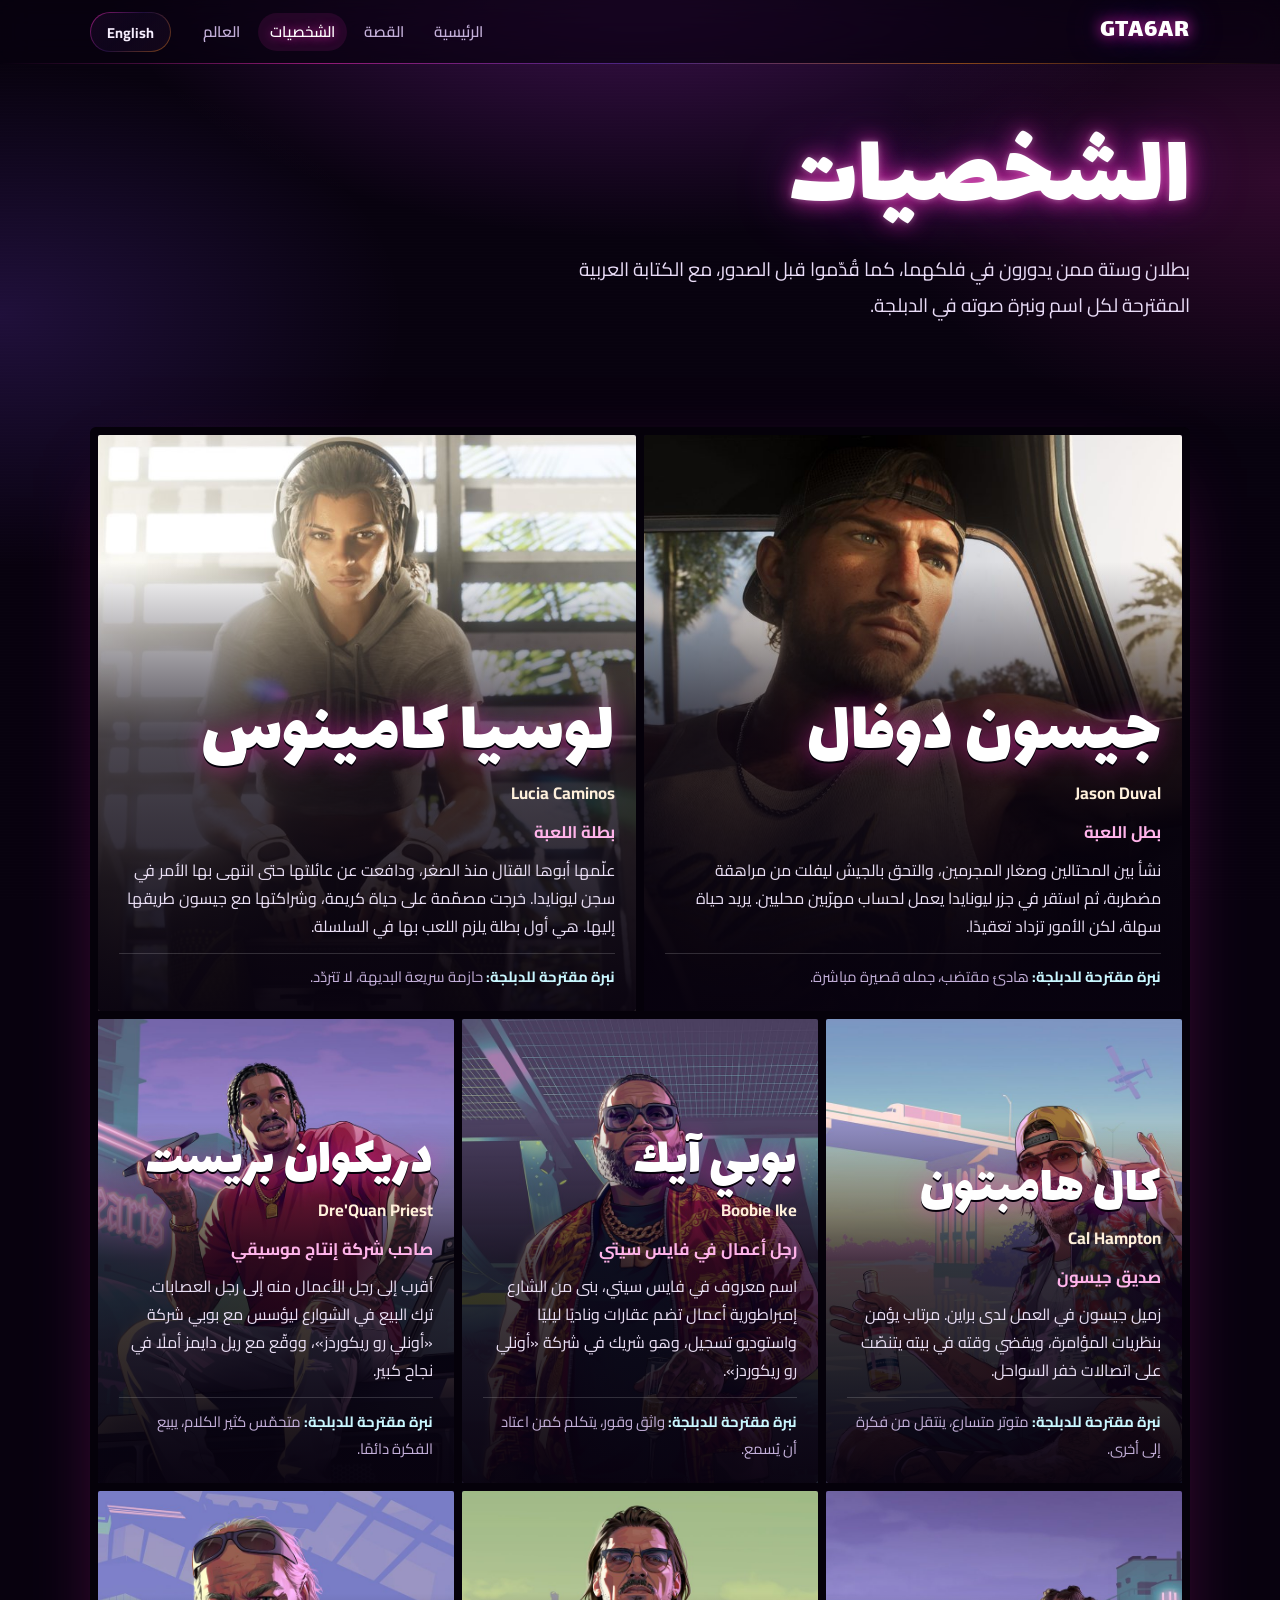
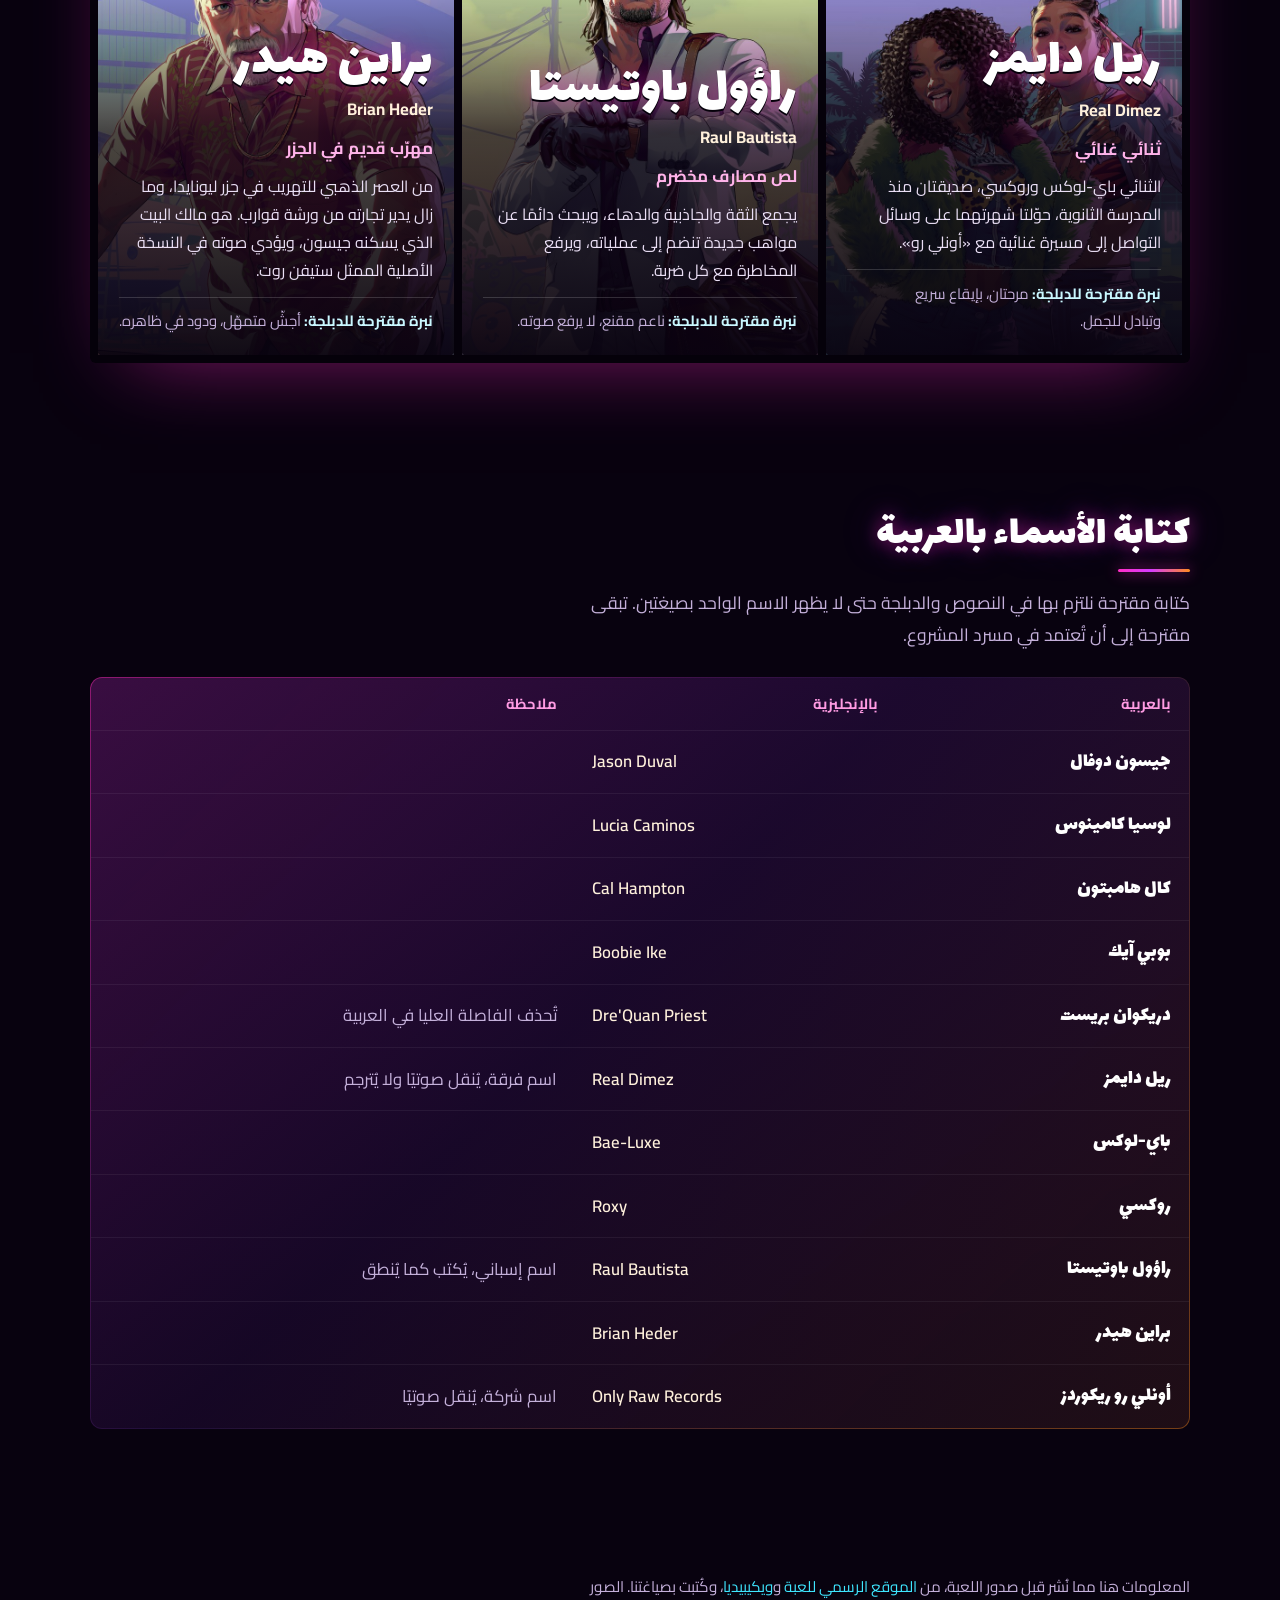
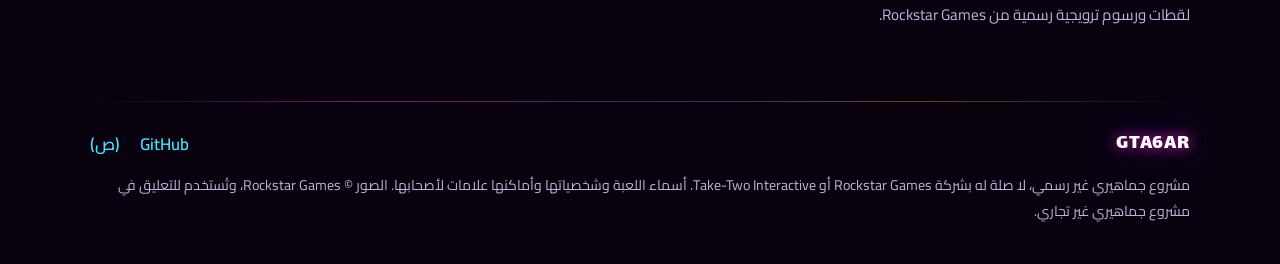
==== commit ea545e00: "Use official GTA VI art on the docs site Replace the code-drawn character panels, Florida place phot" ====
--- a/docs/characters.html
+++ b/docs/characters.html
@@ -134,7 +134,7 @@
 
     <section class="section">
       <div class="container">
-        <p class="sources" data-l="ar">المعلومات هنا مما نُشر قبل صدور اللعبة، من <a href="https://www.rockstargames.com/VI">الموقع الرسمي للعبة</a> و<a href="https://en.wikipedia.org/wiki/Grand_Theft_Auto_VI">ويكيبيديا</a>، وكُتبت بصياغتنا. صور الأماكن لمواقع حقيقية في فلوريدا وليست من اللعبة، ورسوم الشخصيات برمجية.</p><p class="sources" data-l="en" lang="en">Everything here was published before launch, on the <a href="https://www.rockstargames.com/VI">official game site</a> and <a href="https://en.wikipedia.org/wiki/Grand_Theft_Auto_VI">Wikipedia</a>, and is written in our own words. Place photos show real Florida locations, not the game, and the character art is drawn in code.</p>
+        <p class="sources" data-l="ar">المعلومات هنا مما نُشر قبل صدور اللعبة، من <a href="https://www.rockstargames.com/VI">الموقع الرسمي للعبة</a> و<a href="https://en.wikipedia.org/wiki/Grand_Theft_Auto_VI">ويكيبيديا</a>، وكُتبت بصياغتنا. الصور لقطات ورسوم ترويجية رسمية من Rockstar Games.</p><p class="sources" data-l="en" lang="en">Everything here was published before launch, on the <a href="https://www.rockstargames.com/VI">official game site</a> and <a href="https://en.wikipedia.org/wiki/Grand_Theft_Auto_VI">Wikipedia</a>, and is written in our own words. The images are official screenshots and promotional artwork from Rockstar Games.</p>
       </div>
     </section>
   </main>
@@ -146,7 +146,7 @@
         <a href="https://github.com/DiNaSoR/GTA6AR">GitHub</a>
         <a href="https://x.com/sbalhatlani">(ص)</a>
       </nav>
-      <p class="footer-note" data-l="ar">مشروع جماهيري غير رسمي، لا صلة له بشركة Rockstar Games أو Take-Two Interactive. أسماء اللعبة وشخصياتها وأماكنها علامات لأصحابها.</p><p class="footer-note" data-l="en" lang="en">An unofficial fan project, not affiliated with Rockstar Games or Take-Two Interactive. Game, character and place names belong to their owners.</p>
+      <p class="footer-note" data-l="ar">مشروع جماهيري غير رسمي، لا صلة له بشركة Rockstar Games أو Take-Two Interactive. أسماء اللعبة وشخصياتها وأماكنها علامات لأصحابها. الصور © Rockstar Games، وتُستخدم للتعليق في مشروع جماهيري غير تجاري.</p><p class="footer-note" data-l="en" lang="en">An unofficial fan project, not affiliated with Rockstar Games or Take-Two Interactive. Game, character and place names belong to their owners. Images are © Rockstar Games, used for commentary on a non-commercial fan project.</p>
     </div>
   </footer>
 
--- a/docs/styles.css
+++ b/docs/styles.css
@@ -778,52 +778,22 @@
   box-shadow: inset 0 0 0 1px rgba(63, 230, 255, 0.35);
 }
 
-/* ---------- Story: sunset scene ---------- */
+/* ---------- Story hero ---------- */
 
 .scene {
   position: relative;
   isolation: isolate;
   overflow: hidden;
-  min-height: clamp(22rem, 52vw, 34rem);
+  min-height: 0;
   display: grid;
   align-content: end;
   padding: clamp(1.25rem, 4vw, 3rem);
-  --sun-x: 24%;
-  --horizon: 66%;
+  /* Art band above the copy, so both faces stay clear in Arabic and English. */
+  padding-top: clamp(16rem, 34vw, 24rem);
   border-radius: 6px;
   outline: var(--frame) solid var(--ink);
-  background:
-    linear-gradient(180deg, #1a0745 0, #5b148f calc(var(--horizon) * 0.4), #c2238f calc(var(--horizon) * 0.7), #ff5f6d calc(var(--horizon) * 0.88), #ffb347 var(--horizon), #0c4a6b var(--horizon), #060f24 100%);
-}
-/* The sun: slatted disc sitting on the horizon. */
-.scene::before {
-  content: "";
-  position: absolute;
-  z-index: -1;
-  left: var(--sun-x);
-  top: var(--horizon);
-  width: clamp(12rem, 34vw, 24rem);
-  aspect-ratio: 1;
-  transform: translate(-50%, -62%);
-  border-radius: 50%;
-  background: linear-gradient(180deg, #fff3b0 0%, #ffc15a 35%, #ff5fa2 78%, #d63cff 100%);
-  mask-image: linear-gradient(180deg, #000 0 46%, transparent 46% 48%, #000 48% 53%, transparent 53% 56.5%, #000 56.5% 60%, transparent 60%);
-  -webkit-mask-image: linear-gradient(180deg, #000 0 46%, transparent 46% 48%, #000 48% 53%, transparent 53% 56.5%, #000 56.5% 60%, transparent 60%);
-  filter: drop-shadow(0 0 40px rgba(255, 138, 31, 0.7));
-}
-/* Water is opaque so the sun rises from behind the horizon; streaks fade away from it. */
-.scene::after {
-  content: "";
-  position: absolute;
-  z-index: -1;
-  inset: var(--horizon) 0 0 0;
-  background:
-    linear-gradient(180deg, transparent 0%, rgba(6, 3, 20, 0.85) 100%),
-    radial-gradient(45% 130% at var(--sun-x) 0%, transparent 15%, #0a3350 80%),
-    repeating-linear-gradient(180deg, rgba(255, 179, 71, 0.6) 0 2px, transparent 2px 13px),
-    linear-gradient(180deg, #0c4a6b, #07233f 55%, #060f24);
-}
-html[dir="ltr"] .scene { --sun-x: 76%; }
+  background: #1a0745 url("assets/story-hero.jpg") center 22% / cover no-repeat;
+}
 .scene-copy {
   max-width: 36rem;
   padding: clamp(1rem, 3vw, 1.6rem);
@@ -833,14 +803,6 @@
   backdrop-filter: blur(8px);
 }
 .scene-copy .page-title { font-size: clamp(2.2rem, 5.2vw, 4rem); }
-
-@media (prefers-reduced-motion: no-preference) {
-  .scene::before { animation: sunrise 1.6s cubic-bezier(0.22, 1, 0.36, 1) both; }
-  @keyframes sunrise {
-    from { transform: translate(-50%, -20%); opacity: 0.2; }
-    to { transform: translate(-50%, -62%); opacity: 1; }
-  }
-}
 
 /* ---------- Facts ---------- */
 
@@ -968,62 +930,15 @@
 a.tile:focus-visible { outline-offset: -4px; }
 .tile-go { margin: 0.6rem 0 0; font-weight: 700; color: var(--cyan); }
 
-/* Jason: dusk over the Keys */
-.t-jason::before {
-  background:
-    radial-gradient(circle at 50% 43%, #fff3b0 0 7%, #ffc15a 7.2% 10%, transparent 10.3%),
-    linear-gradient(180deg, #24084f 0%, #8f1f8a 24%, #ff6a5c 38%, #ffc15a 44%, #0e5d78 44.3%, #072b46 70%, #060f24 100%);
-}
-/* Lucia: Vice City at night */
-.t-lucia::before {
-  background:
-    linear-gradient(#0a0318, #0a0318) 6% 46% / 9% 20% no-repeat,
-    linear-gradient(#0a0318, #0a0318) 17% 46% / 7% 30% no-repeat,
-    linear-gradient(#0a0318, #0a0318) 27% 46% / 11% 15% no-repeat,
-    linear-gradient(#0a0318, #0a0318) 42% 46% / 8% 36% no-repeat,
-    linear-gradient(#0a0318, #0a0318) 54% 46% / 12% 22% no-repeat,
-    linear-gradient(#0a0318, #0a0318) 70% 46% / 7% 32% no-repeat,
-    linear-gradient(#0a0318, #0a0318) 82% 46% / 10% 18% no-repeat,
-    linear-gradient(#0a0318, #0a0318) 96% 46% / 8% 26% no-repeat,
-    linear-gradient(180deg, #120640 0%, #4c1290 20%, #d62aa8 38%, #ff8a1f 46%, #0a0318 46.2%);
-}
-/* Cal: radio waves */
-.t-cal::before {
-  background:
-    repeating-radial-gradient(circle at 78% 22%, rgba(63, 230, 255, 0.55) 0 2px, transparent 2px 24px),
-    linear-gradient(160deg, #04283a, #0a0f2e 70%);
-}
-/* Boobie Ike: gold and velvet */
-.t-boobie::before {
-  background:
-    repeating-linear-gradient(115deg, rgba(255, 255, 255, 0.12) 0 2px, transparent 2px 22px),
-    linear-gradient(140deg, #ffd166 0%, #c9791a 30%, #5a1a6e 62%, #1a0633 100%);
-}
-/* Dre'Quan: a record */
-.t-drequan::before {
-  background:
-    radial-gradient(circle at 50% 30%, #ff2ec4 0 6%, #ff8a1f 6.2% 9%, transparent 9.3%),
-    repeating-radial-gradient(circle at 50% 30%, #0d0716 0 3px, #2a1746 3px 6px);
-}
-/* Real Dimez: halftone pop */
-.t-dimez::before {
-  background:
-    radial-gradient(circle, rgba(255, 255, 255, 0.5) 1.6px, transparent 2.2px) 0 0 / 15px 15px,
-    linear-gradient(150deg, #ff2ec4 0%, #ff5f6d 34%, #8b4dff 70%, #1a0633 100%);
-}
-/* Raul: vault dial */
-.t-raul::before {
-  background:
-    radial-gradient(circle at 50% 30%, #0b1630 0 12%, transparent 12.3%),
-    repeating-conic-gradient(from 0deg at 50% 30%, rgba(255, 255, 255, 0.5) 0 1.5deg, transparent 1.5deg 15deg),
-    radial-gradient(circle at 50% 30%, #5d7fb0 0 26%, #22365c 26.3% 34%, #0b1630 34.3%);
-}
-/* Brian: boat yard swell */
-.t-brian::before {
-  background:
-    repeating-radial-gradient(ellipse 120% 60% at 50% 118%, rgba(255, 193, 90, 0.5) 0 2px, transparent 2px 20px),
-    linear-gradient(180deg, #ff8a1f 0%, #c2238f 30%, #0e5d78 52%, #062338 100%);
-}
+/* Official promo stills. Position keeps each face above the caption fade. */
+.t-jason::before { background: url("assets/characters/jason.jpg") 32% 8% / cover no-repeat; }
+.t-lucia::before { background: url("assets/characters/lucia.jpg") center 18% / cover no-repeat; }
+.t-cal::before { background: url("assets/characters/cal.jpg") center top / cover no-repeat; }
+.t-boobie::before { background: url("assets/characters/boobie.jpg") center top / cover no-repeat; }
+.t-drequan::before { background: url("assets/characters/drequan.jpg") center top / cover no-repeat; }
+.t-dimez::before { background: url("assets/characters/dimez.jpg") center top / cover no-repeat; }
+.t-raul::before { background: url("assets/characters/raul.jpg") center top / cover no-repeat; }
+.t-brian::before { background: url("assets/characters/brian.jpg") center top / cover no-repeat; }
 
 /* ---------- Name tables ---------- */
 
@@ -1172,13 +1087,9 @@
 .tile-name::after, .stop-body h2::after { content: none; }
 .stop-body h2 { font-size: clamp(1.7rem, 3.4vw, 2.3rem); text-shadow: none; }
 
+/* Phones: keep a band of the hero above the headline, and give tile art its own band. */
 @media (max-width: 720px) {
-  .scene, html[dir="ltr"] .scene { --sun-x: 50%; }
-}
-
-/* Phones: keep the sunset visible above the headline, and give tile art its own band. */
-@media (max-width: 720px) {
-  .scene { --horizon: 10.5rem; padding-top: 12rem; min-height: 0; }
+  .scene { padding-top: 12rem; min-height: 0; }
 }
 @media (max-width: 620px) {
   .tile, .tile-lead { min-height: 0; padding-top: 11.5rem; }
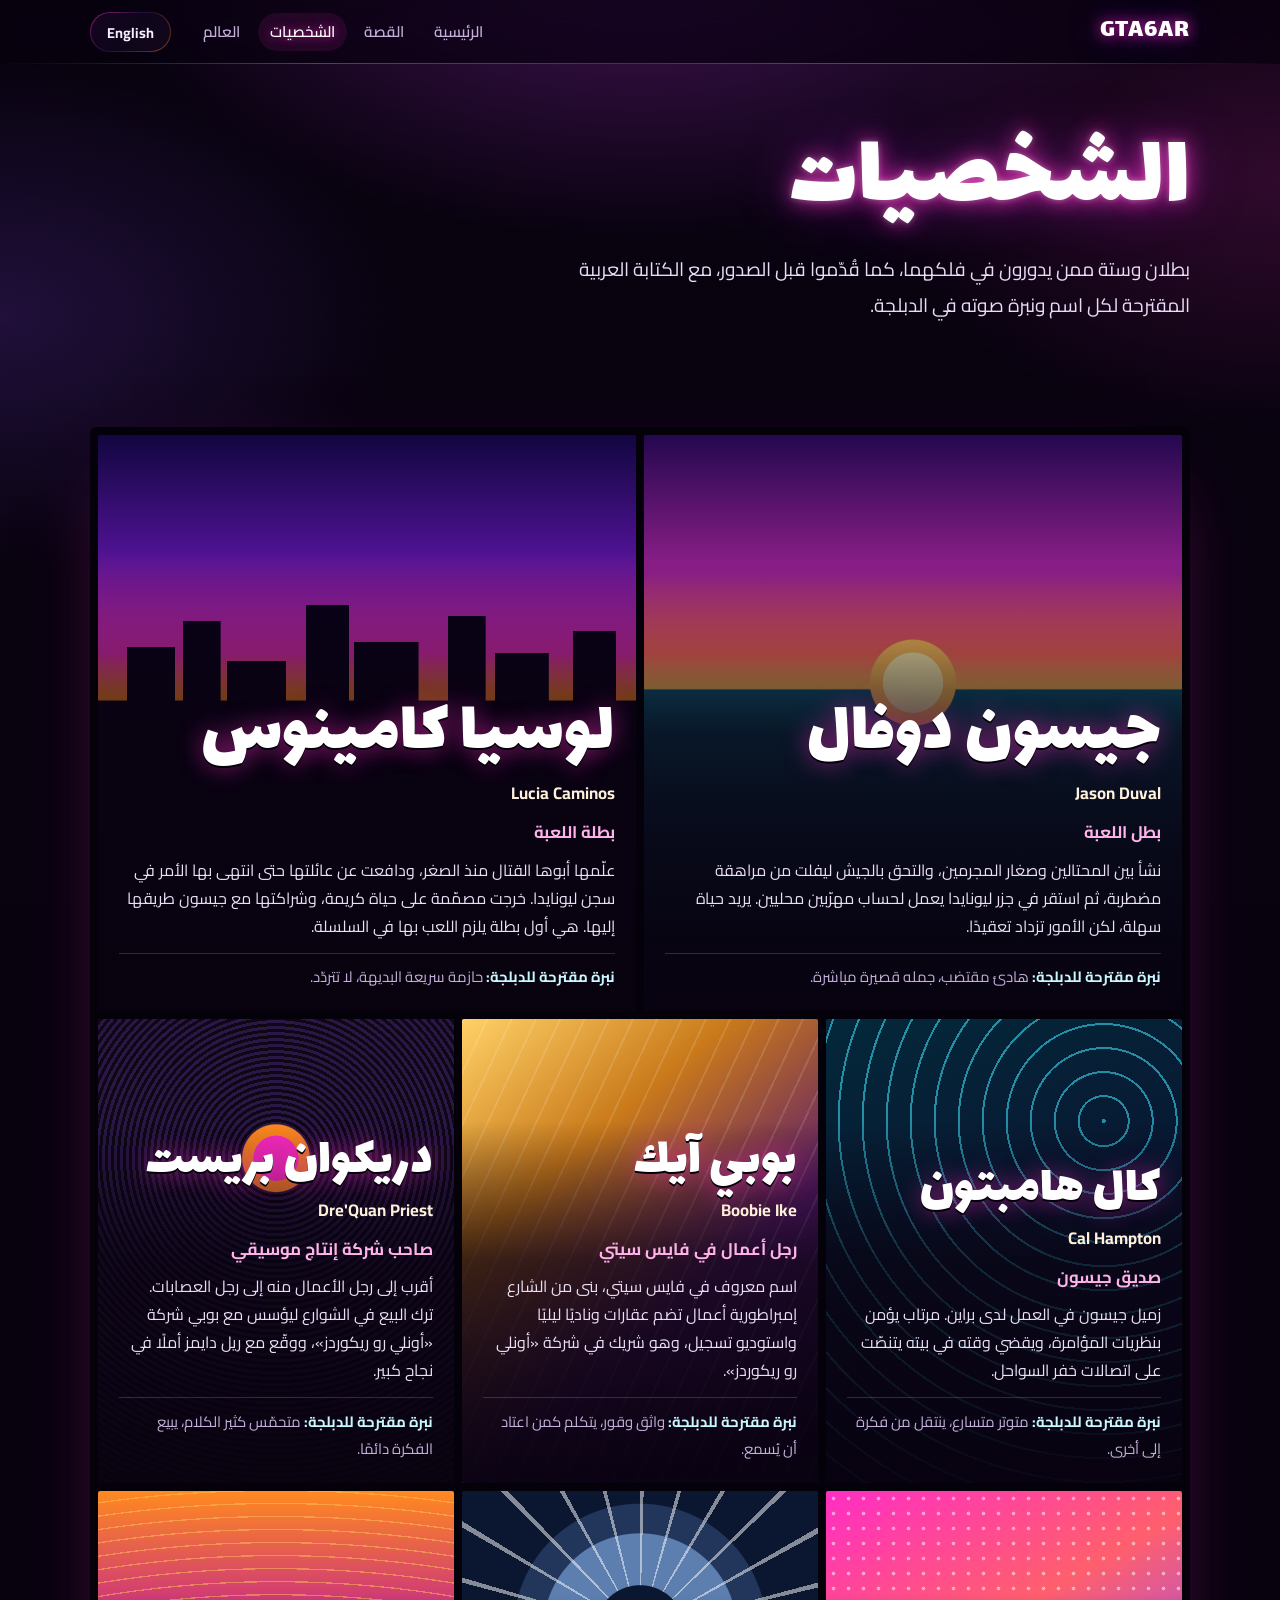
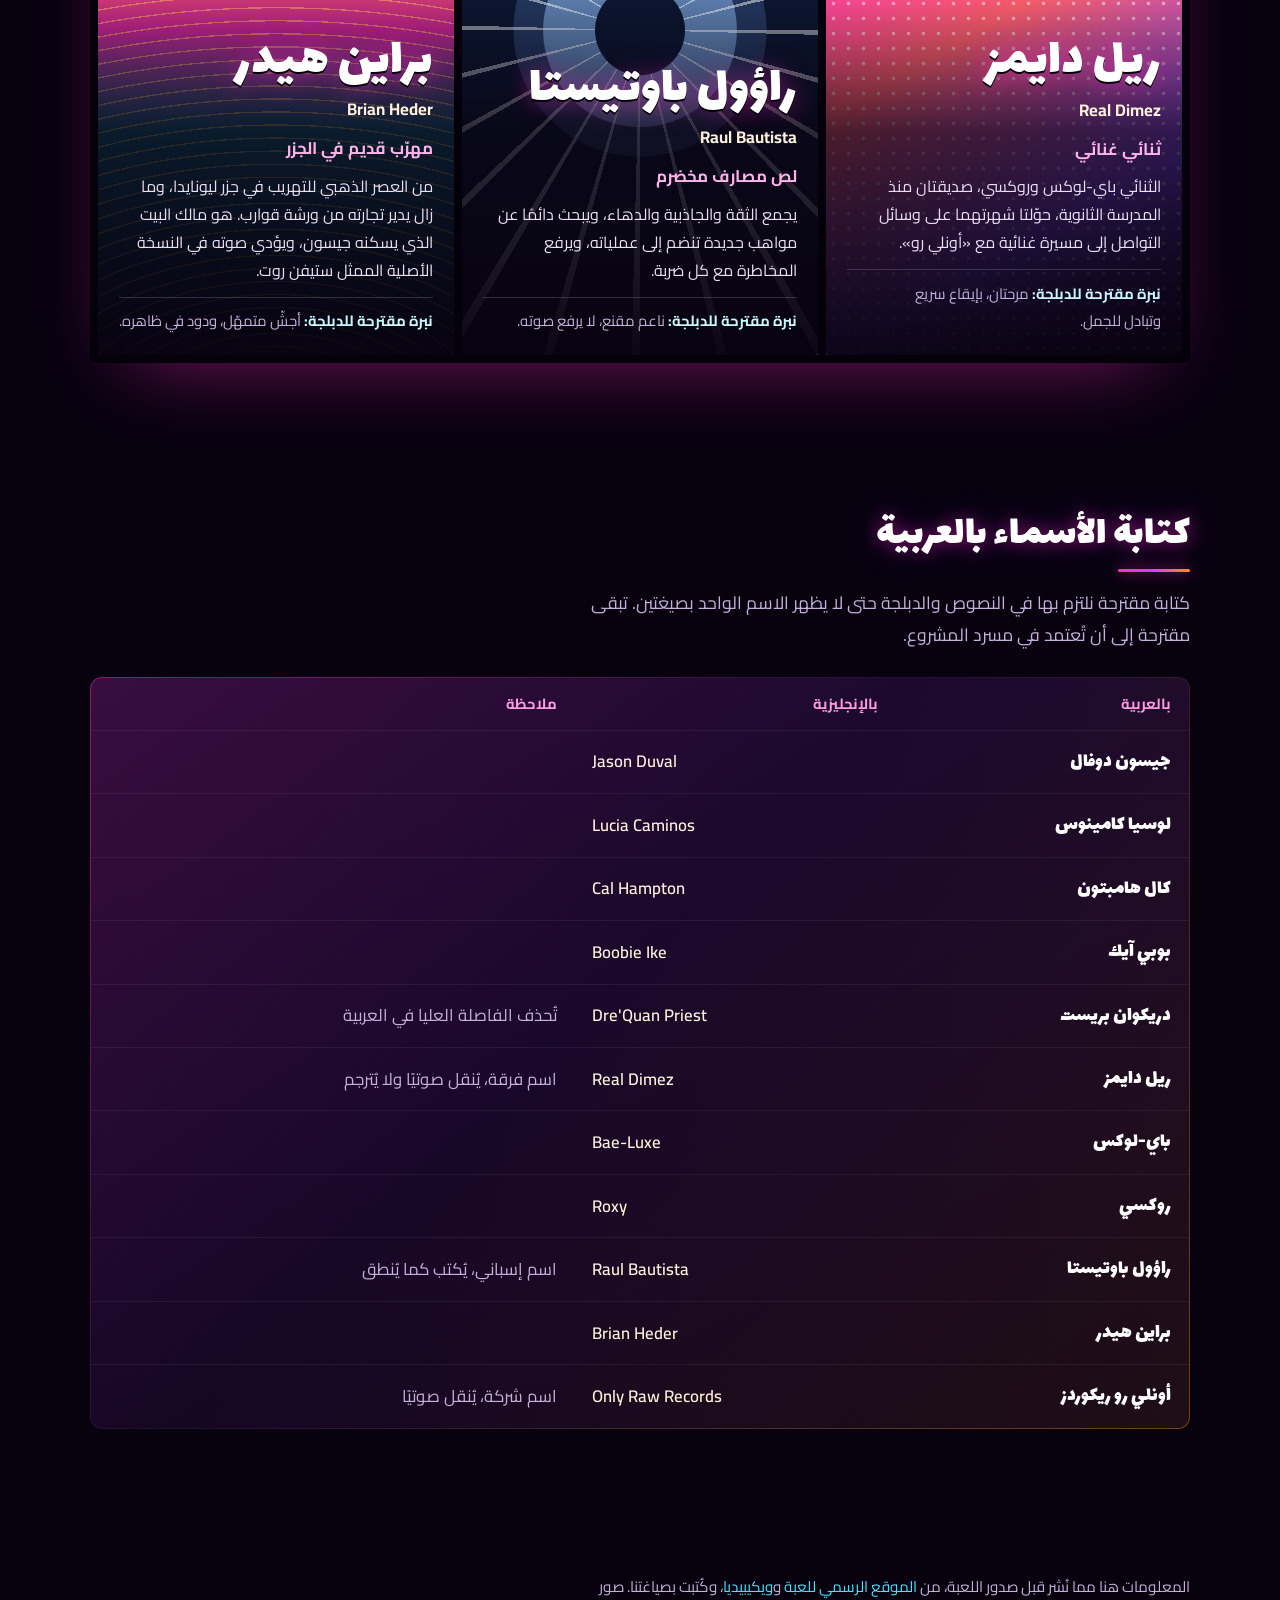
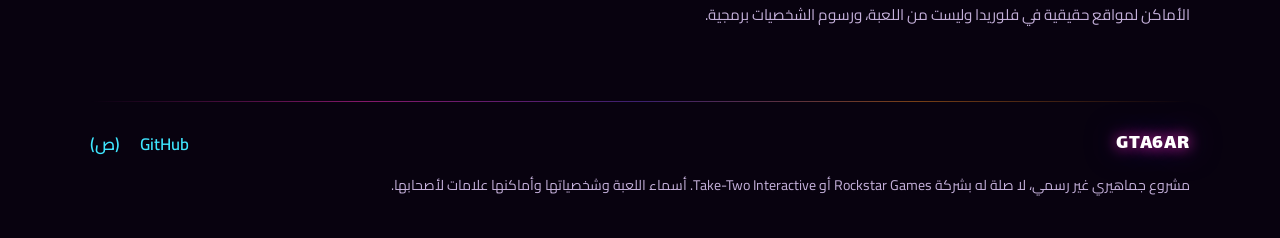
==== commit 6e892da1: "Merge remote-tracking branch 'upstream/main' into feat/setup-pipeline-and-qa-release" ====
--- a/docs/characters.html
+++ b/docs/characters.html
@@ -134,7 +134,7 @@
 
     <section class="section">
       <div class="container">
-        <p class="sources" data-l="ar">المعلومات هنا مما نُشر قبل صدور اللعبة، من <a href="https://www.rockstargames.com/VI">الموقع الرسمي للعبة</a> و<a href="https://en.wikipedia.org/wiki/Grand_Theft_Auto_VI">ويكيبيديا</a>، وكُتبت بصياغتنا. الصور لقطات ورسوم ترويجية رسمية من Rockstar Games.</p><p class="sources" data-l="en" lang="en">Everything here was published before launch, on the <a href="https://www.rockstargames.com/VI">official game site</a> and <a href="https://en.wikipedia.org/wiki/Grand_Theft_Auto_VI">Wikipedia</a>, and is written in our own words. The images are official screenshots and promotional artwork from Rockstar Games.</p>
+        <p class="sources" data-l="ar">المعلومات هنا مما نُشر قبل صدور اللعبة، من <a href="https://www.rockstargames.com/VI">الموقع الرسمي للعبة</a> و<a href="https://en.wikipedia.org/wiki/Grand_Theft_Auto_VI">ويكيبيديا</a>، وكُتبت بصياغتنا. صور الأماكن لمواقع حقيقية في فلوريدا وليست من اللعبة، ورسوم الشخصيات برمجية.</p><p class="sources" data-l="en" lang="en">Everything here was published before launch, on the <a href="https://www.rockstargames.com/VI">official game site</a> and <a href="https://en.wikipedia.org/wiki/Grand_Theft_Auto_VI">Wikipedia</a>, and is written in our own words. Place photos show real Florida locations, not the game, and the character art is drawn in code.</p>
       </div>
     </section>
   </main>
@@ -146,7 +146,7 @@
         <a href="https://github.com/DiNaSoR/GTA6AR">GitHub</a>
         <a href="https://x.com/sbalhatlani">(ص)</a>
       </nav>
-      <p class="footer-note" data-l="ar">مشروع جماهيري غير رسمي، لا صلة له بشركة Rockstar Games أو Take-Two Interactive. أسماء اللعبة وشخصياتها وأماكنها علامات لأصحابها. الصور © Rockstar Games، وتُستخدم للتعليق في مشروع جماهيري غير تجاري.</p><p class="footer-note" data-l="en" lang="en">An unofficial fan project, not affiliated with Rockstar Games or Take-Two Interactive. Game, character and place names belong to their owners. Images are © Rockstar Games, used for commentary on a non-commercial fan project.</p>
+      <p class="footer-note" data-l="ar">مشروع جماهيري غير رسمي، لا صلة له بشركة Rockstar Games أو Take-Two Interactive. أسماء اللعبة وشخصياتها وأماكنها علامات لأصحابها.</p><p class="footer-note" data-l="en" lang="en">An unofficial fan project, not affiliated with Rockstar Games or Take-Two Interactive. Game, character and place names belong to their owners.</p>
     </div>
   </footer>
 
--- a/docs/styles.css
+++ b/docs/styles.css
@@ -778,22 +778,52 @@
   box-shadow: inset 0 0 0 1px rgba(63, 230, 255, 0.35);
 }
 
-/* ---------- Story hero ---------- */
+/* ---------- Story: sunset scene ---------- */
 
 .scene {
   position: relative;
   isolation: isolate;
   overflow: hidden;
-  min-height: 0;
+  min-height: clamp(22rem, 52vw, 34rem);
   display: grid;
   align-content: end;
   padding: clamp(1.25rem, 4vw, 3rem);
-  /* Art band above the copy, so both faces stay clear in Arabic and English. */
-  padding-top: clamp(16rem, 34vw, 24rem);
+  --sun-x: 24%;
+  --horizon: 66%;
   border-radius: 6px;
   outline: var(--frame) solid var(--ink);
-  background: #1a0745 url("assets/story-hero.jpg") center 22% / cover no-repeat;
-}
+  background:
+    linear-gradient(180deg, #1a0745 0, #5b148f calc(var(--horizon) * 0.4), #c2238f calc(var(--horizon) * 0.7), #ff5f6d calc(var(--horizon) * 0.88), #ffb347 var(--horizon), #0c4a6b var(--horizon), #060f24 100%);
+}
+/* The sun: slatted disc sitting on the horizon. */
+.scene::before {
+  content: "";
+  position: absolute;
+  z-index: -1;
+  left: var(--sun-x);
+  top: var(--horizon);
+  width: clamp(12rem, 34vw, 24rem);
+  aspect-ratio: 1;
+  transform: translate(-50%, -62%);
+  border-radius: 50%;
+  background: linear-gradient(180deg, #fff3b0 0%, #ffc15a 35%, #ff5fa2 78%, #d63cff 100%);
+  mask-image: linear-gradient(180deg, #000 0 46%, transparent 46% 48%, #000 48% 53%, transparent 53% 56.5%, #000 56.5% 60%, transparent 60%);
+  -webkit-mask-image: linear-gradient(180deg, #000 0 46%, transparent 46% 48%, #000 48% 53%, transparent 53% 56.5%, #000 56.5% 60%, transparent 60%);
+  filter: drop-shadow(0 0 40px rgba(255, 138, 31, 0.7));
+}
+/* Water is opaque so the sun rises from behind the horizon; streaks fade away from it. */
+.scene::after {
+  content: "";
+  position: absolute;
+  z-index: -1;
+  inset: var(--horizon) 0 0 0;
+  background:
+    linear-gradient(180deg, transparent 0%, rgba(6, 3, 20, 0.85) 100%),
+    radial-gradient(45% 130% at var(--sun-x) 0%, transparent 15%, #0a3350 80%),
+    repeating-linear-gradient(180deg, rgba(255, 179, 71, 0.6) 0 2px, transparent 2px 13px),
+    linear-gradient(180deg, #0c4a6b, #07233f 55%, #060f24);
+}
+html[dir="ltr"] .scene { --sun-x: 76%; }
 .scene-copy {
   max-width: 36rem;
   padding: clamp(1rem, 3vw, 1.6rem);
@@ -803,6 +833,14 @@
   backdrop-filter: blur(8px);
 }
 .scene-copy .page-title { font-size: clamp(2.2rem, 5.2vw, 4rem); }
+
+@media (prefers-reduced-motion: no-preference) {
+  .scene::before { animation: sunrise 1.6s cubic-bezier(0.22, 1, 0.36, 1) both; }
+  @keyframes sunrise {
+    from { transform: translate(-50%, -20%); opacity: 0.2; }
+    to { transform: translate(-50%, -62%); opacity: 1; }
+  }
+}
 
 /* ---------- Facts ---------- */
 
@@ -930,15 +968,62 @@
 a.tile:focus-visible { outline-offset: -4px; }
 .tile-go { margin: 0.6rem 0 0; font-weight: 700; color: var(--cyan); }
 
-/* Official promo stills. Position keeps each face above the caption fade. */
-.t-jason::before { background: url("assets/characters/jason.jpg") 32% 8% / cover no-repeat; }
-.t-lucia::before { background: url("assets/characters/lucia.jpg") center 18% / cover no-repeat; }
-.t-cal::before { background: url("assets/characters/cal.jpg") center top / cover no-repeat; }
-.t-boobie::before { background: url("assets/characters/boobie.jpg") center top / cover no-repeat; }
-.t-drequan::before { background: url("assets/characters/drequan.jpg") center top / cover no-repeat; }
-.t-dimez::before { background: url("assets/characters/dimez.jpg") center top / cover no-repeat; }
-.t-raul::before { background: url("assets/characters/raul.jpg") center top / cover no-repeat; }
-.t-brian::before { background: url("assets/characters/brian.jpg") center top / cover no-repeat; }
+/* Jason: dusk over the Keys */
+.t-jason::before {
+  background:
+    radial-gradient(circle at 50% 43%, #fff3b0 0 7%, #ffc15a 7.2% 10%, transparent 10.3%),
+    linear-gradient(180deg, #24084f 0%, #8f1f8a 24%, #ff6a5c 38%, #ffc15a 44%, #0e5d78 44.3%, #072b46 70%, #060f24 100%);
+}
+/* Lucia: Vice City at night */
+.t-lucia::before {
+  background:
+    linear-gradient(#0a0318, #0a0318) 6% 46% / 9% 20% no-repeat,
+    linear-gradient(#0a0318, #0a0318) 17% 46% / 7% 30% no-repeat,
+    linear-gradient(#0a0318, #0a0318) 27% 46% / 11% 15% no-repeat,
+    linear-gradient(#0a0318, #0a0318) 42% 46% / 8% 36% no-repeat,
+    linear-gradient(#0a0318, #0a0318) 54% 46% / 12% 22% no-repeat,
+    linear-gradient(#0a0318, #0a0318) 70% 46% / 7% 32% no-repeat,
+    linear-gradient(#0a0318, #0a0318) 82% 46% / 10% 18% no-repeat,
+    linear-gradient(#0a0318, #0a0318) 96% 46% / 8% 26% no-repeat,
+    linear-gradient(180deg, #120640 0%, #4c1290 20%, #d62aa8 38%, #ff8a1f 46%, #0a0318 46.2%);
+}
+/* Cal: radio waves */
+.t-cal::before {
+  background:
+    repeating-radial-gradient(circle at 78% 22%, rgba(63, 230, 255, 0.55) 0 2px, transparent 2px 24px),
+    linear-gradient(160deg, #04283a, #0a0f2e 70%);
+}
+/* Boobie Ike: gold and velvet */
+.t-boobie::before {
+  background:
+    repeating-linear-gradient(115deg, rgba(255, 255, 255, 0.12) 0 2px, transparent 2px 22px),
+    linear-gradient(140deg, #ffd166 0%, #c9791a 30%, #5a1a6e 62%, #1a0633 100%);
+}
+/* Dre'Quan: a record */
+.t-drequan::before {
+  background:
+    radial-gradient(circle at 50% 30%, #ff2ec4 0 6%, #ff8a1f 6.2% 9%, transparent 9.3%),
+    repeating-radial-gradient(circle at 50% 30%, #0d0716 0 3px, #2a1746 3px 6px);
+}
+/* Real Dimez: halftone pop */
+.t-dimez::before {
+  background:
+    radial-gradient(circle, rgba(255, 255, 255, 0.5) 1.6px, transparent 2.2px) 0 0 / 15px 15px,
+    linear-gradient(150deg, #ff2ec4 0%, #ff5f6d 34%, #8b4dff 70%, #1a0633 100%);
+}
+/* Raul: vault dial */
+.t-raul::before {
+  background:
+    radial-gradient(circle at 50% 30%, #0b1630 0 12%, transparent 12.3%),
+    repeating-conic-gradient(from 0deg at 50% 30%, rgba(255, 255, 255, 0.5) 0 1.5deg, transparent 1.5deg 15deg),
+    radial-gradient(circle at 50% 30%, #5d7fb0 0 26%, #22365c 26.3% 34%, #0b1630 34.3%);
+}
+/* Brian: boat yard swell */
+.t-brian::before {
+  background:
+    repeating-radial-gradient(ellipse 120% 60% at 50% 118%, rgba(255, 193, 90, 0.5) 0 2px, transparent 2px 20px),
+    linear-gradient(180deg, #ff8a1f 0%, #c2238f 30%, #0e5d78 52%, #062338 100%);
+}
 
 /* ---------- Name tables ---------- */
 
@@ -1087,9 +1172,13 @@
 .tile-name::after, .stop-body h2::after { content: none; }
 .stop-body h2 { font-size: clamp(1.7rem, 3.4vw, 2.3rem); text-shadow: none; }
 
-/* Phones: keep a band of the hero above the headline, and give tile art its own band. */
 @media (max-width: 720px) {
-  .scene { padding-top: 12rem; min-height: 0; }
+  .scene, html[dir="ltr"] .scene { --sun-x: 50%; }
+}
+
+/* Phones: keep the sunset visible above the headline, and give tile art its own band. */
+@media (max-width: 720px) {
+  .scene { --horizon: 10.5rem; padding-top: 12rem; min-height: 0; }
 }
 @media (max-width: 620px) {
   .tile, .tile-lead { min-height: 0; padding-top: 11.5rem; }
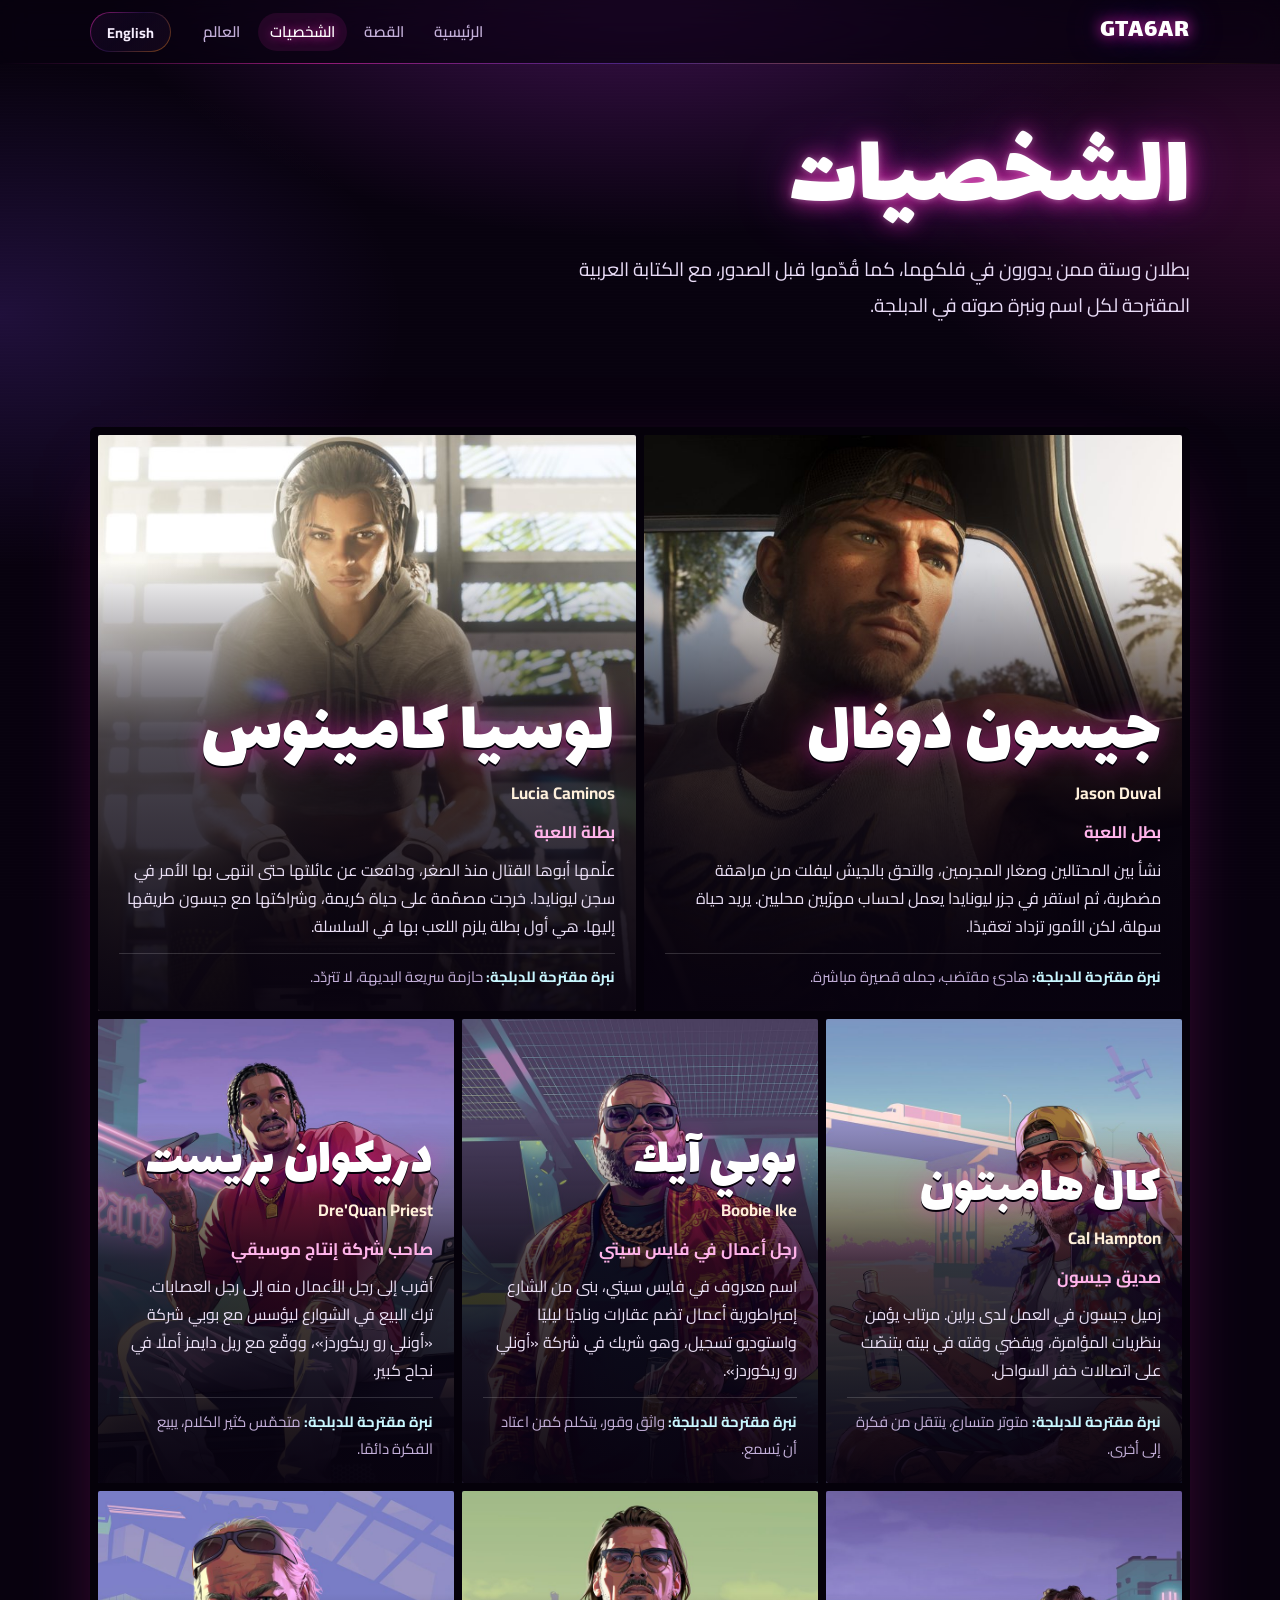
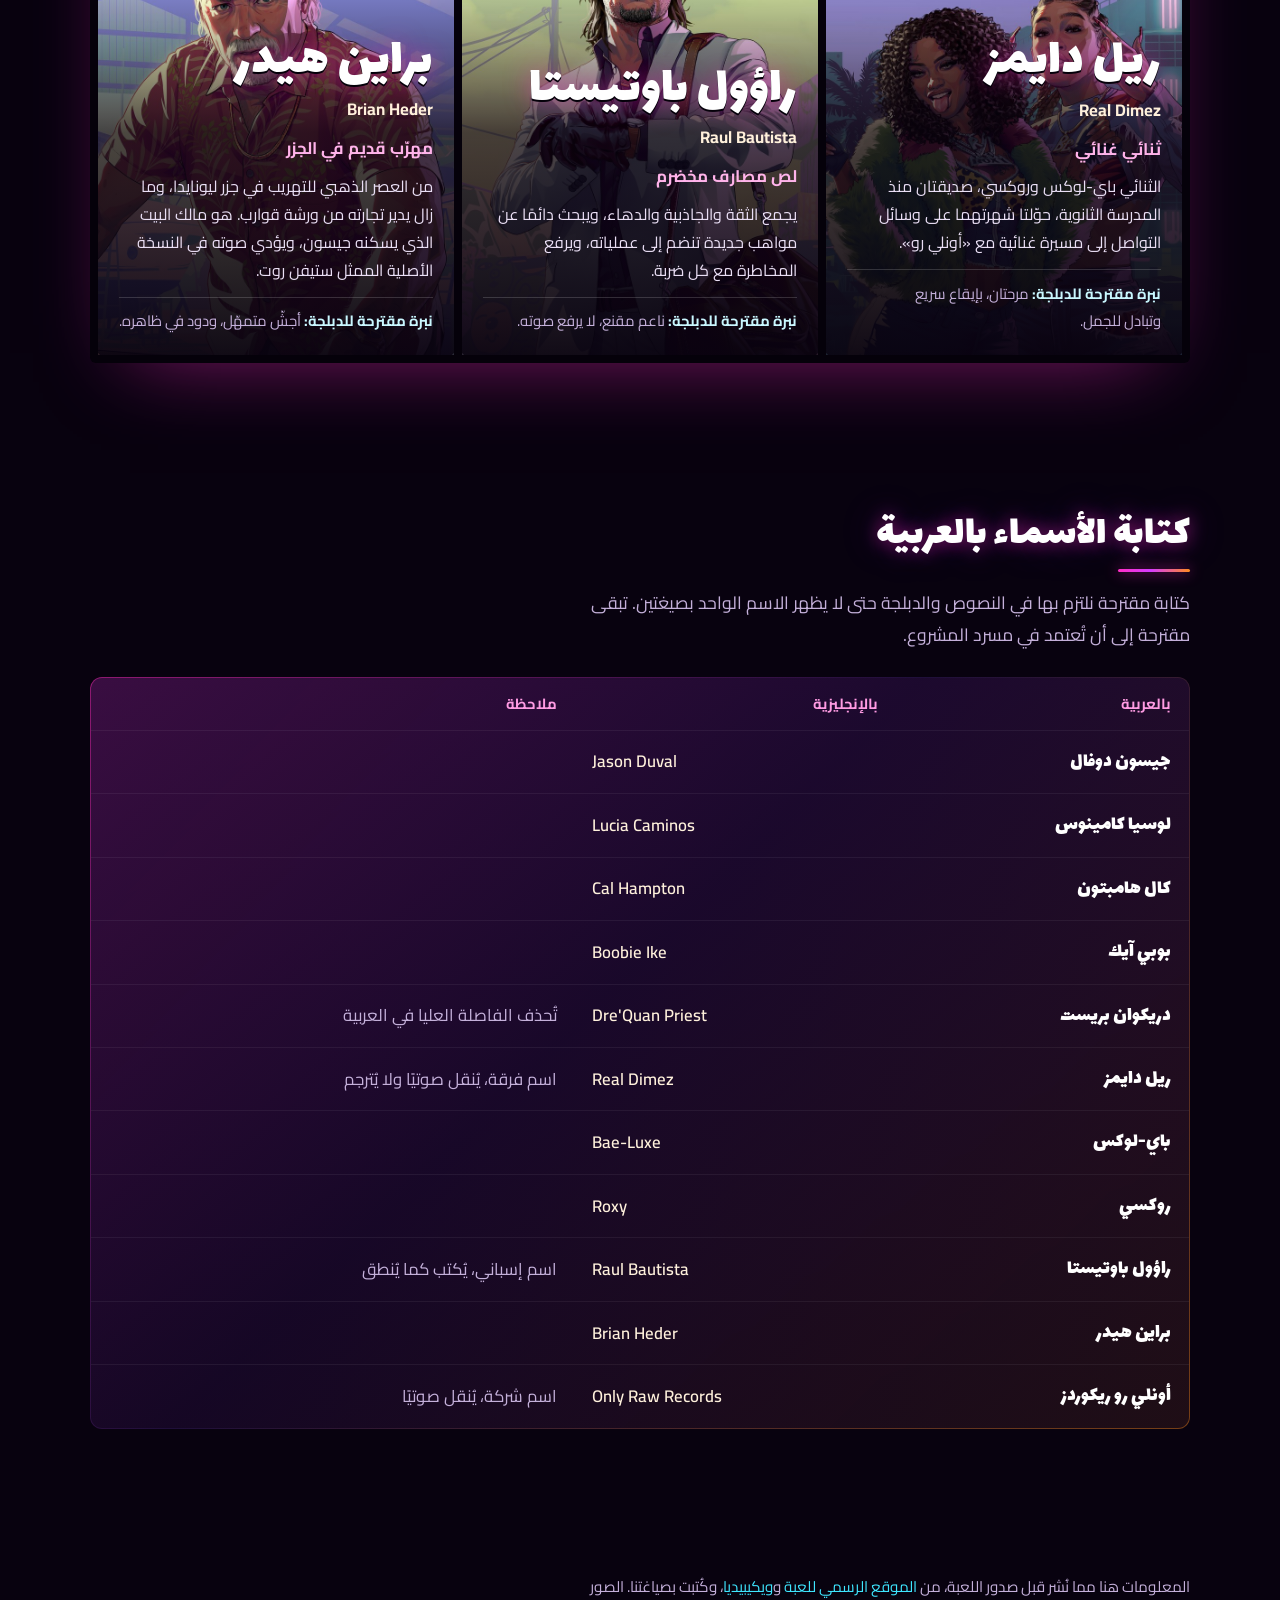
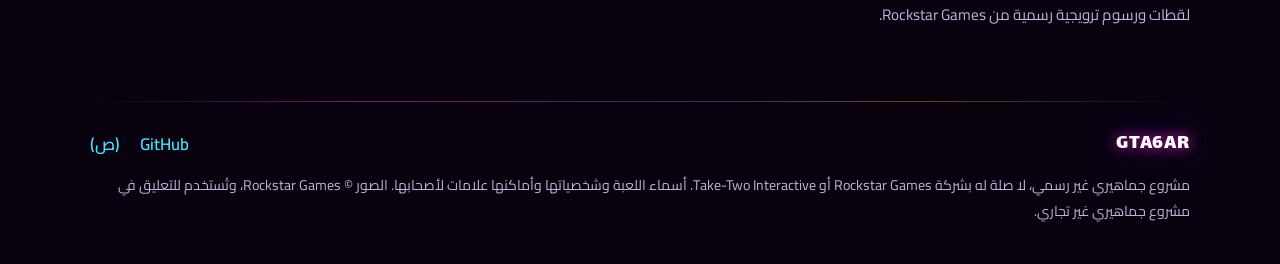
==== commit 61e19552: "Merge pull request #30 from DiNaSoR/cursor/official-promo-art-5392 استخدام الرسوم الترويجية الرسمية " ====
--- a/docs/characters.html
+++ b/docs/characters.html
@@ -134,7 +134,7 @@
 
     <section class="section">
       <div class="container">
-        <p class="sources" data-l="ar">المعلومات هنا مما نُشر قبل صدور اللعبة، من <a href="https://www.rockstargames.com/VI">الموقع الرسمي للعبة</a> و<a href="https://en.wikipedia.org/wiki/Grand_Theft_Auto_VI">ويكيبيديا</a>، وكُتبت بصياغتنا. صور الأماكن لمواقع حقيقية في فلوريدا وليست من اللعبة، ورسوم الشخصيات برمجية.</p><p class="sources" data-l="en" lang="en">Everything here was published before launch, on the <a href="https://www.rockstargames.com/VI">official game site</a> and <a href="https://en.wikipedia.org/wiki/Grand_Theft_Auto_VI">Wikipedia</a>, and is written in our own words. Place photos show real Florida locations, not the game, and the character art is drawn in code.</p>
+        <p class="sources" data-l="ar">المعلومات هنا مما نُشر قبل صدور اللعبة، من <a href="https://www.rockstargames.com/VI">الموقع الرسمي للعبة</a> و<a href="https://en.wikipedia.org/wiki/Grand_Theft_Auto_VI">ويكيبيديا</a>، وكُتبت بصياغتنا. الصور لقطات ورسوم ترويجية رسمية من Rockstar Games.</p><p class="sources" data-l="en" lang="en">Everything here was published before launch, on the <a href="https://www.rockstargames.com/VI">official game site</a> and <a href="https://en.wikipedia.org/wiki/Grand_Theft_Auto_VI">Wikipedia</a>, and is written in our own words. The images are official screenshots and promotional artwork from Rockstar Games.</p>
       </div>
     </section>
   </main>
@@ -146,7 +146,7 @@
         <a href="https://github.com/DiNaSoR/GTA6AR">GitHub</a>
         <a href="https://x.com/sbalhatlani">(ص)</a>
       </nav>
-      <p class="footer-note" data-l="ar">مشروع جماهيري غير رسمي، لا صلة له بشركة Rockstar Games أو Take-Two Interactive. أسماء اللعبة وشخصياتها وأماكنها علامات لأصحابها.</p><p class="footer-note" data-l="en" lang="en">An unofficial fan project, not affiliated with Rockstar Games or Take-Two Interactive. Game, character and place names belong to their owners.</p>
+      <p class="footer-note" data-l="ar">مشروع جماهيري غير رسمي، لا صلة له بشركة Rockstar Games أو Take-Two Interactive. أسماء اللعبة وشخصياتها وأماكنها علامات لأصحابها. الصور © Rockstar Games، وتُستخدم للتعليق في مشروع جماهيري غير تجاري.</p><p class="footer-note" data-l="en" lang="en">An unofficial fan project, not affiliated with Rockstar Games or Take-Two Interactive. Game, character and place names belong to their owners. Images are © Rockstar Games, used for commentary on a non-commercial fan project.</p>
     </div>
   </footer>
 
--- a/docs/styles.css
+++ b/docs/styles.css
@@ -778,52 +778,22 @@
   box-shadow: inset 0 0 0 1px rgba(63, 230, 255, 0.35);
 }
 
-/* ---------- Story: sunset scene ---------- */
+/* ---------- Story hero ---------- */
 
 .scene {
   position: relative;
   isolation: isolate;
   overflow: hidden;
-  min-height: clamp(22rem, 52vw, 34rem);
+  min-height: 0;
   display: grid;
   align-content: end;
   padding: clamp(1.25rem, 4vw, 3rem);
-  --sun-x: 24%;
-  --horizon: 66%;
+  /* Art band above the copy, so both faces stay clear in Arabic and English. */
+  padding-top: clamp(16rem, 34vw, 24rem);
   border-radius: 6px;
   outline: var(--frame) solid var(--ink);
-  background:
-    linear-gradient(180deg, #1a0745 0, #5b148f calc(var(--horizon) * 0.4), #c2238f calc(var(--horizon) * 0.7), #ff5f6d calc(var(--horizon) * 0.88), #ffb347 var(--horizon), #0c4a6b var(--horizon), #060f24 100%);
-}
-/* The sun: slatted disc sitting on the horizon. */
-.scene::before {
-  content: "";
-  position: absolute;
-  z-index: -1;
-  left: var(--sun-x);
-  top: var(--horizon);
-  width: clamp(12rem, 34vw, 24rem);
-  aspect-ratio: 1;
-  transform: translate(-50%, -62%);
-  border-radius: 50%;
-  background: linear-gradient(180deg, #fff3b0 0%, #ffc15a 35%, #ff5fa2 78%, #d63cff 100%);
-  mask-image: linear-gradient(180deg, #000 0 46%, transparent 46% 48%, #000 48% 53%, transparent 53% 56.5%, #000 56.5% 60%, transparent 60%);
-  -webkit-mask-image: linear-gradient(180deg, #000 0 46%, transparent 46% 48%, #000 48% 53%, transparent 53% 56.5%, #000 56.5% 60%, transparent 60%);
-  filter: drop-shadow(0 0 40px rgba(255, 138, 31, 0.7));
-}
-/* Water is opaque so the sun rises from behind the horizon; streaks fade away from it. */
-.scene::after {
-  content: "";
-  position: absolute;
-  z-index: -1;
-  inset: var(--horizon) 0 0 0;
-  background:
-    linear-gradient(180deg, transparent 0%, rgba(6, 3, 20, 0.85) 100%),
-    radial-gradient(45% 130% at var(--sun-x) 0%, transparent 15%, #0a3350 80%),
-    repeating-linear-gradient(180deg, rgba(255, 179, 71, 0.6) 0 2px, transparent 2px 13px),
-    linear-gradient(180deg, #0c4a6b, #07233f 55%, #060f24);
-}
-html[dir="ltr"] .scene { --sun-x: 76%; }
+  background: #1a0745 url("assets/story-hero.jpg") center 22% / cover no-repeat;
+}
 .scene-copy {
   max-width: 36rem;
   padding: clamp(1rem, 3vw, 1.6rem);
@@ -833,14 +803,6 @@
   backdrop-filter: blur(8px);
 }
 .scene-copy .page-title { font-size: clamp(2.2rem, 5.2vw, 4rem); }
-
-@media (prefers-reduced-motion: no-preference) {
-  .scene::before { animation: sunrise 1.6s cubic-bezier(0.22, 1, 0.36, 1) both; }
-  @keyframes sunrise {
-    from { transform: translate(-50%, -20%); opacity: 0.2; }
-    to { transform: translate(-50%, -62%); opacity: 1; }
-  }
-}
 
 /* ---------- Facts ---------- */
 
@@ -968,62 +930,15 @@
 a.tile:focus-visible { outline-offset: -4px; }
 .tile-go { margin: 0.6rem 0 0; font-weight: 700; color: var(--cyan); }
 
-/* Jason: dusk over the Keys */
-.t-jason::before {
-  background:
-    radial-gradient(circle at 50% 43%, #fff3b0 0 7%, #ffc15a 7.2% 10%, transparent 10.3%),
-    linear-gradient(180deg, #24084f 0%, #8f1f8a 24%, #ff6a5c 38%, #ffc15a 44%, #0e5d78 44.3%, #072b46 70%, #060f24 100%);
-}
-/* Lucia: Vice City at night */
-.t-lucia::before {
-  background:
-    linear-gradient(#0a0318, #0a0318) 6% 46% / 9% 20% no-repeat,
-    linear-gradient(#0a0318, #0a0318) 17% 46% / 7% 30% no-repeat,
-    linear-gradient(#0a0318, #0a0318) 27% 46% / 11% 15% no-repeat,
-    linear-gradient(#0a0318, #0a0318) 42% 46% / 8% 36% no-repeat,
-    linear-gradient(#0a0318, #0a0318) 54% 46% / 12% 22% no-repeat,
-    linear-gradient(#0a0318, #0a0318) 70% 46% / 7% 32% no-repeat,
-    linear-gradient(#0a0318, #0a0318) 82% 46% / 10% 18% no-repeat,
-    linear-gradient(#0a0318, #0a0318) 96% 46% / 8% 26% no-repeat,
-    linear-gradient(180deg, #120640 0%, #4c1290 20%, #d62aa8 38%, #ff8a1f 46%, #0a0318 46.2%);
-}
-/* Cal: radio waves */
-.t-cal::before {
-  background:
-    repeating-radial-gradient(circle at 78% 22%, rgba(63, 230, 255, 0.55) 0 2px, transparent 2px 24px),
-    linear-gradient(160deg, #04283a, #0a0f2e 70%);
-}
-/* Boobie Ike: gold and velvet */
-.t-boobie::before {
-  background:
-    repeating-linear-gradient(115deg, rgba(255, 255, 255, 0.12) 0 2px, transparent 2px 22px),
-    linear-gradient(140deg, #ffd166 0%, #c9791a 30%, #5a1a6e 62%, #1a0633 100%);
-}
-/* Dre'Quan: a record */
-.t-drequan::before {
-  background:
-    radial-gradient(circle at 50% 30%, #ff2ec4 0 6%, #ff8a1f 6.2% 9%, transparent 9.3%),
-    repeating-radial-gradient(circle at 50% 30%, #0d0716 0 3px, #2a1746 3px 6px);
-}
-/* Real Dimez: halftone pop */
-.t-dimez::before {
-  background:
-    radial-gradient(circle, rgba(255, 255, 255, 0.5) 1.6px, transparent 2.2px) 0 0 / 15px 15px,
-    linear-gradient(150deg, #ff2ec4 0%, #ff5f6d 34%, #8b4dff 70%, #1a0633 100%);
-}
-/* Raul: vault dial */
-.t-raul::before {
-  background:
-    radial-gradient(circle at 50% 30%, #0b1630 0 12%, transparent 12.3%),
-    repeating-conic-gradient(from 0deg at 50% 30%, rgba(255, 255, 255, 0.5) 0 1.5deg, transparent 1.5deg 15deg),
-    radial-gradient(circle at 50% 30%, #5d7fb0 0 26%, #22365c 26.3% 34%, #0b1630 34.3%);
-}
-/* Brian: boat yard swell */
-.t-brian::before {
-  background:
-    repeating-radial-gradient(ellipse 120% 60% at 50% 118%, rgba(255, 193, 90, 0.5) 0 2px, transparent 2px 20px),
-    linear-gradient(180deg, #ff8a1f 0%, #c2238f 30%, #0e5d78 52%, #062338 100%);
-}
+/* Official promo stills. Position keeps each face above the caption fade. */
+.t-jason::before { background: url("assets/characters/jason.jpg") 32% 8% / cover no-repeat; }
+.t-lucia::before { background: url("assets/characters/lucia.jpg") center 18% / cover no-repeat; }
+.t-cal::before { background: url("assets/characters/cal.jpg") center top / cover no-repeat; }
+.t-boobie::before { background: url("assets/characters/boobie.jpg") center top / cover no-repeat; }
+.t-drequan::before { background: url("assets/characters/drequan.jpg") center top / cover no-repeat; }
+.t-dimez::before { background: url("assets/characters/dimez.jpg") center top / cover no-repeat; }
+.t-raul::before { background: url("assets/characters/raul.jpg") center top / cover no-repeat; }
+.t-brian::before { background: url("assets/characters/brian.jpg") center top / cover no-repeat; }
 
 /* ---------- Name tables ---------- */
 
@@ -1172,13 +1087,9 @@
 .tile-name::after, .stop-body h2::after { content: none; }
 .stop-body h2 { font-size: clamp(1.7rem, 3.4vw, 2.3rem); text-shadow: none; }
 
+/* Phones: keep a band of the hero above the headline, and give tile art its own band. */
 @media (max-width: 720px) {
-  .scene, html[dir="ltr"] .scene { --sun-x: 50%; }
-}
-
-/* Phones: keep the sunset visible above the headline, and give tile art its own band. */
-@media (max-width: 720px) {
-  .scene { --horizon: 10.5rem; padding-top: 12rem; min-height: 0; }
+  .scene { padding-top: 12rem; min-height: 0; }
 }
 @media (max-width: 620px) {
   .tile, .tile-lead { min-height: 0; padding-top: 11.5rem; }
